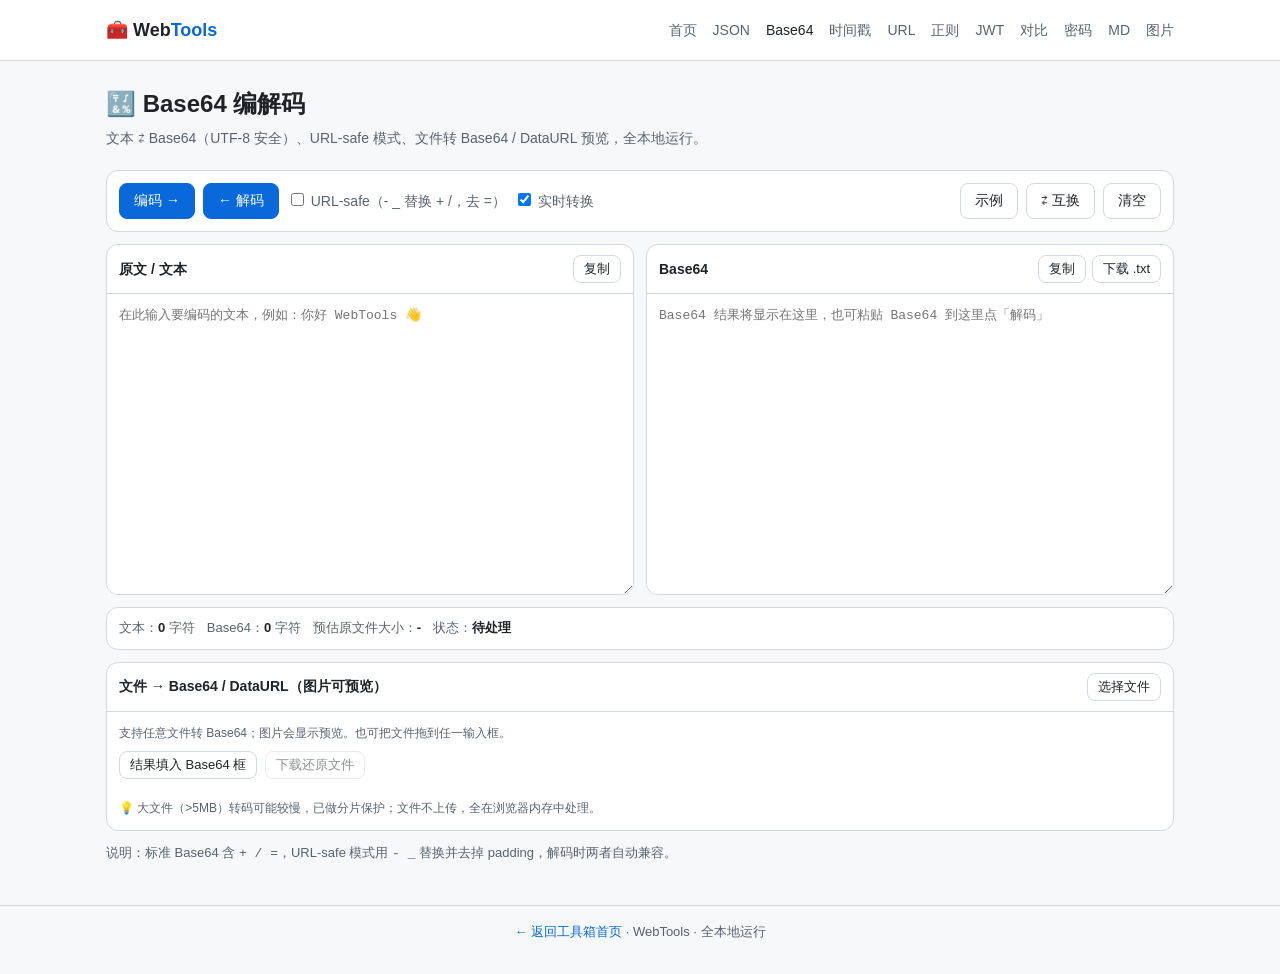
==== tools/base64.html @ a00f2cfb "feat: 纯静态工具站初版，上线 10 个工具（JSON/Base64/时间戳/URL/正则/JWT/对比/密码/MD/图片压缩）" ====
<!DOCTYPE html>
<html lang="zh-CN">
<head>
  <meta charset="UTF-8" />
  <meta name="viewport" content="width=device-width, initial-scale=1.0" />
  <title>Base64 编解码 · WebTools</title>
  <meta name="description" content="免费在线 Base64 编解码：文本互转（UTF-8）、URL-safe、文件转 Base64、图片预览，全本地运行。" />
  <link rel="stylesheet" href="../assets/css/common.css" />
  <link rel="icon" href="data:image/svg+xml,<svg xmlns='http://www.w3.org/2000/svg' viewBox='0 0 100 100'><text y='.9em' font-size='90'>🔣</text></svg>" />
</head>
<body>
  <header class="site-header">
    <div class="container">
      <a class="logo" href="../index.html">🧰 Web<span>Tools</span></a>
      <nav class="nav">
        <a href="../index.html">首页</a>
        <a href="./json-formatter.html">JSON</a>
        <a href="./base64.html" class="active">Base64</a>
        <a href="./timestamp.html">时间戳</a>
        <a href="./url-codec.html">URL</a>
        <a href="./regex.html">正则</a>
        <a href="./jwt.html">JWT</a>
        <a href="./text-diff.html">对比</a>
        <a href="./password.html">密码</a>
        <a href="./markdown.html">MD</a>
        <a href="./image-compress.html">图片</a>
      </nav>
    </div>
  </header>

  <main class="container">
    <div class="page-title">
      <h1>🔣 Base64 编解码</h1>
      <p>文本 ⇄ Base64（UTF-8 安全）、URL-safe 模式、文件转 Base64 / DataURL 预览，全本地运行。</p>
    </div>

    <div class="toolbar">
      <button class="btn primary" id="btn-encode">编码 →</button>
      <button class="btn primary" id="btn-decode">← 解码</button>
      <label style="font-size:14px;color:var(--muted)"><input type="checkbox" id="chk-urlsafe" /> URL-safe（- _ 替换 + /，去 =）</label>
      <label style="font-size:14px;color:var(--muted)"><input type="checkbox" id="chk-live" checked /> 实时转换</label>
      <span class="spacer"></span>
      <button class="btn" id="btn-sample">示例</button>
      <button class="btn" id="btn-swap">⇄ 互换</button>
      <button class="btn" id="btn-clear">清空</button>
    </div>

    <div id="alert" class="alert"></div>

    <div class="workarea">
      <section class="pane">
        <div class="pane-header">
          <span>原文 / 文本</span>
          <span class="actions">
            <button class="btn small" id="btn-copy-text">复制</button>
          </span>
        </div>
        <textarea id="ta-text" class="tall" placeholder="在此输入要编码的文本，例如：你好 WebTools 👋" spellcheck="false"></textarea>
      </section>
      <section class="pane">
        <div class="pane-header">
          <span>Base64</span>
          <span class="actions">
            <button class="btn small" id="btn-copy-b64">复制</button>
            <button class="btn small" id="btn-download-b64">下载 .txt</button>
          </span>
        </div>
        <textarea id="ta-b64" class="tall" placeholder="Base64 结果将显示在这里，也可粘贴 Base64 到这里点「解码」" spellcheck="false"></textarea>
      </section>
    </div>

    <div class="statusbar">
      <span>文本：<b id="st-text">0</b> 字符</span>
      <span>Base64：<b id="st-b64">0</b> 字符</span>
      <span>预估原文件大小：<b id="st-size">-</b></span>
      <span>状态：<b id="st-status">待处理</b></span>
    </div>

    <section class="pane" style="margin-bottom:12px">
      <div class="pane-header">
        <span>文件 → Base64 / DataURL（图片可预览）</span>
        <span class="actions">
          <button class="btn small" id="btn-file">选择文件</button>
          <input type="file" id="file-input" hidden />
        </span>
      </div>
      <div style="padding:12px;display:flex;gap:16px;flex-wrap:wrap;align-items:flex-start">
        <div style="flex:1;min-width:240px">
          <div class="drop-hint" id="file-info" style="margin-bottom:8px">支持任意文件转 Base64；图片会显示预览。也可把文件拖到任一输入框。</div>
          <div style="display:flex;gap:8px;flex-wrap:wrap">
            <button class="btn small" id="btn-file-to-text">结果填入 Base64 框</button>
            <button class="btn small" id="btn-download-file" disabled>下载还原文件</button>
          </div>
          <div id="file-output" style="margin-top:8px;font-size:12px;color:var(--muted);word-break:break-all"></div>
        </div>
        <div id="file-preview" style="max-width:280px">
          <img id="img-preview" alt="" style="display:none;max-width:260px;border:1px solid var(--border);border-radius:8px" />
        </div>
      </div>
      <div style="padding:0 12px 12px" class="drop-hint">💡 大文件（&gt;5MB）转码可能较慢，已做分片保护；文件不上传，全在浏览器内存中处理。</div>
    </section>

    <p style="color:var(--muted);font-size:13px;margin:0 0 40px">
      说明：标准 Base64 含 <code>+ / =</code>，URL-safe 模式用 <code>- _</code> 替换并去掉 padding，解码时两者自动兼容。
    </p>
  </main>

  <footer class="site-footer">
    <div class="container"><a href="../index.html">← 返回工具箱首页</a> · WebTools · 全本地运行</div>
  </footer>

  <script src="../assets/js/base64.js"></script>
</body>
</html>
---- assets/css/common.css ----
/* WebTools 公共样式：纯静态、无依赖、适配 GitHub Pages */
:root {
  --bg: #f6f8fa;
  --card: #ffffff;
  --text: #1f2328;
  --muted: #59636e;
  --border: #d1d9e0;
  --primary: #0969da;
  --primary-hover: #0550ae;
  --success: #1a7f37;
  --error: #cf222e;
  --code-bg: #0d1117;
  --radius: 12px;
}
* { box-sizing: border-box; }
body {
  margin: 0;
  font-family: -apple-system, BlinkMacSystemFont, "Segoe UI", "Noto Sans SC", "PingFang SC", "Microsoft YaHei", sans-serif;
  background: var(--bg);
  color: var(--text);
  line-height: 1.6;
}
a { color: var(--primary); text-decoration: none; }
a:hover { text-decoration: underline; }
.container { max-width: 1100px; margin: 0 auto; padding: 0 16px; }

/* 顶栏 */
.site-header {
  background: var(--card);
  border-bottom: 1px solid var(--border);
  position: sticky;
  top: 0;
  z-index: 10;
}
.site-header .container {
  display: flex;
  align-items: center;
  justify-content: space-between;
  height: 60px;
}
.logo { font-weight: 700; font-size: 18px; color: var(--text); }
.logo span { color: var(--primary); }
.nav a { margin-left: 16px; color: var(--muted); font-size: 14px; }
.nav a:hover, .nav a.active { color: var(--text); }

/* 首页 hero */
.hero {
  padding: 48px 0 24px;
  text-align: center;
}
.hero h1 { margin: 0 0 8px; font-size: 32px; }
.hero p { margin: 0; color: var(--muted); }

/* 工具卡片 */
.tool-grid {
  display: grid;
  grid-template-columns: repeat(auto-fill, minmax(280px, 1fr));
  gap: 16px;
  padding: 24px 0 48px;
}
.tool-card {
  background: var(--card);
  border: 1px solid var(--border);
  border-radius: var(--radius);
  padding: 20px;
  display: flex;
  flex-direction: column;
  gap: 8px;
  transition: box-shadow .15s, transform .15s;
}
.tool-card:hover { box-shadow: 0 8px 24px rgba(0,0,0,.08); transform: translateY(-2px); }
.tool-card h3 { margin: 0; font-size: 18px; }
.tool-card p { margin: 0; color: var(--muted); font-size: 14px; flex: 1; }
.tool-card .meta { display: flex; justify-content: space-between; align-items: center; margin-top: 8px; }
.badge {
  font-size: 12px;
  background: #ddf4ff;
  color: #0550ae;
  border-radius: 999px;
  padding: 2px 10px;
}
.badge.soon { background: #f6f8fa; color: var(--muted); border: 1px solid var(--border); }
.btn {
  display: inline-block;
  border: 1px solid var(--border);
  background: var(--card);
  color: var(--text);
  border-radius: 8px;
  padding: 8px 14px;
  font-size: 14px;
  cursor: pointer;
}
.btn:hover { background: #f3f4f6; }
.btn.primary { background: var(--primary); border-color: var(--primary); color: #fff; }
.btn.primary:hover { background: var(--primary-hover); }
.btn.small { padding: 4px 10px; font-size: 13px; }
.btn:disabled { opacity: .5; cursor: not-allowed; }

.site-footer {
  border-top: 1px solid var(--border);
  padding: 16px 0 32px;
  color: var(--muted);
  font-size: 13px;
  text-align: center;
}

/* 工具页通用 */
.page-title { padding: 24px 0 8px; }
.page-title h1 { margin: 0; font-size: 24px; }
.page-title p { margin: 4px 0 0; color: var(--muted); font-size: 14px; }
.toolbar {
  display: flex;
  flex-wrap: wrap;
  gap: 8px;
  align-items: center;
  background: var(--card);
  border: 1px solid var(--border);
  border-radius: var(--radius);
  padding: 12px;
  margin: 12px 0;
}
.toolbar select, .toolbar input[type="number"] {
  border: 1px solid var(--border);
  border-radius: 8px;
  padding: 7px 10px;
  font-size: 14px;
  background: #fff;
}
.toolbar .spacer { flex: 1; }
.workarea {
  display: grid;
  grid-template-columns: 1fr 1fr;
  gap: 12px;
  margin-bottom: 12px;
}
@media (max-width: 860px) { .workarea { grid-template-columns: 1fr; } }
.pane {
  background: var(--card);
  border: 1px solid var(--border);
  border-radius: var(--radius);
  display: flex;
  flex-direction: column;
  overflow: hidden;
}
.pane-header {
  display: flex;
  justify-content: space-between;
  align-items: center;
  padding: 10px 12px;
  border-bottom: 1px solid var(--border);
  font-size: 14px;
  font-weight: 600;
}
.pane-header .actions { display: flex; gap: 6px; }
textarea#json-input {
  min-height: 420px;
  border: 0;
  resize: vertical;
  padding: 12px;
  font-family: ui-monospace, SFMono-Regular, Menlo, Consolas, monospace;
  font-size: 13px;
  line-height: 1.6;
  outline: none;
}
.output-wrap { min-height: 420px; max-height: 640px; overflow: auto; }
pre#json-output {
  margin: 0;
  padding: 12px;
  font-family: ui-monospace, SFMono-Regular, Menlo, Consolas, monospace;
  font-size: 13px;
  line-height: 1.6;
  white-space: pre;
}
pre#json-output.placeholder { color: var(--muted); }
.statusbar {
  display: flex;
  flex-wrap: wrap;
  gap: 12px;
  font-size: 13px;
  color: var(--muted);
  background: var(--card);
  border: 1px solid var(--border);
  border-radius: var(--radius);
  padding: 10px 12px;
  margin-bottom: 12px;
}
.statusbar b { color: var(--text); font-weight: 600; }
.alert {
  border-radius: var(--radius);
  padding: 10px 12px;
  font-size: 13px;
  margin-bottom: 12px;
  display: none;
  font-family: ui-monospace, monospace;
  white-space: pre-wrap;
  word-break: break-all;
}
.alert.error { display: block; background: #ffebe9; border: 1px solid #ff8182; color: #82071e; }
.alert.ok { display: block; background: #dafbe1; border: 1px solid #4ac26b; color: #116329; }

/* JSON 高亮 */
.tok-key { color: #0550ae; }
.tok-str { color: #0a3069; }
.tok-num { color: #0550ae; font-weight: 600; }
.tok-bool { color: #cf222e; }
.tok-null { color: #59636e; font-style: italic; }
/* 深色输出可选：默认浅色高亮即可，树视图用下面样式 */

/* 树视图 */
.tree { padding: 12px; font-family: ui-monospace, Menlo, Consolas, monospace; font-size: 13px; }
.tree details { margin-left: 16px; }
.tree details > summary { cursor: pointer; color: var(--muted); }
.tree .k { color: #0550ae; }
.tree .s { color: #116329; }
.tree .n { color: #8250df; }
.tree .b { color: #cf222e; }
.tree .null { color: #59636e; font-style: italic; }
.tabs { display: flex; gap: 8px; }
.tabs .btn.active { background: var(--text); color: #fff; border-color: var(--text); }
.drop-hint { font-size: 12px; color: var(--muted); }

/* 通用表单 / 新工具复用 */
textarea.tall {
  min-height: 300px;
  border: 0;
  resize: vertical;
  padding: 12px;
  font-family: ui-monospace, SFMono-Regular, Menlo, Consolas, monospace;
  font-size: 13px;
  line-height: 1.6;
  outline: none;
}
.field {
  border: 1px solid var(--border);
  border-radius: 8px;
  padding: 8px 10px;
  font-size: 14px;
  width: 100%;
  font-family: inherit;
}
.field:focus { outline: 2px solid #b6d3ff; border-color: var(--primary); }
.result-box {
  background: #f6f8fa;
  border: 1px dashed var(--border);
  border-radius: 8px;
  padding: 10px 12px;
  font-size: 13px;
  font-family: ui-monospace, Menlo, Consolas, monospace;
  word-break: break-all;
  white-space: pre-wrap;
  min-height: 88px;
}
.result-box code { background: #eaeef2; border-radius: 4px; padding: 0 4px; }
.kv-table { width: 100%; border-collapse: collapse; font-size: 14px; }
.kv-table th, .kv-table td { border: 1px solid var(--border); padding: 6px; text-align: left; }
.kv-table th { background: #f6f8fa; font-size: 13px; color: var(--muted); }
.kv-table .field { border: 0; padding: 4px 6px; }
.now-grid {
  display: grid;
  grid-template-columns: repeat(auto-fit, minmax(220px, 1fr));
  gap: 8px;
  padding: 12px;
}
.now-grid .k { font-size: 12px; color: var(--muted); }
.now-grid .v { font-size: 14px; font-family: ui-monospace, monospace; word-break: break-all; }
@media (max-width: 640px) {
  .nav a { margin-left: 10px; font-size: 13px; }
  .hero h1 { font-size: 24px; }
}

/* 导航换行（工具多了之后不断裂） */
.nav { display: flex; flex-wrap: wrap; justify-content: flex-end; row-gap: 4px; }

/* 正则高亮视图 */
.hl-view {
  padding: 12px;
  font-family: ui-monospace, SFMono-Regular, Menlo, Consolas, monospace;
  font-size: 13px;
  line-height: 1.8;
  white-space: pre-wrap;
  word-break: break-all;
}
.hl-view mark {
  background: #fff8c5;
  border: 1px solid #d4a72c;
  border-radius: 4px;
  padding: 0 2px;
}

/* JWT 三段配色 */
.jwt-pre {
  margin: 0;
  padding: 12px;
  font-family: ui-monospace, Menlo, Consolas, monospace;
  font-size: 12px;
  line-height: 1.6;
  white-space: pre-wrap;
  word-break: break-all;
}
.jwt-pre.placeholder { color: var(--muted); }
.jwt-h { color: #cf222e; }
.jwt-p { color: #8250df; }
.jwt-s { color: #0550ae; }

/* 文本对比 */
.diff-view {
  max-height: 560px;
  overflow: auto;
  padding: 8px 0;
  font-family: ui-monospace, Menlo, Consolas, monospace;
  font-size: 13px;
  line-height: 1.7;
}
.diff-view > div { display: flex; gap: 8px; padding: 2px 12px; white-space: pre-wrap; word-break: break-all; }
.diff-view .no { flex: 0 0 64px; color: var(--muted); font-size: 12px; user-select: none; }
.d-eq { color: var(--muted); }
.d-del { background: #ffebe9; }
.d-add { background: #dafbe1; }

/* 密码列表 */
.pwd-list { padding: 12px; display: flex; flex-direction: column; gap: 8px; }
.pwd-row {
  display: flex;
  justify-content: space-between;
  align-items: center;
  gap: 12px;
  background: #f6f8fa;
  border: 1px solid var(--border);
  border-radius: 8px;
  padding: 8px 12px;
  cursor: pointer;
  font-size: 14px;
}
.pwd-row:hover { border-color: var(--primary); }
.pwd-row code { font-family: ui-monospace, Menlo, Consolas, monospace; word-break: break-all; }
.pwd-bits { flex-shrink: 0; font-size: 12px; }

/* Markdown 预览 */
.md-view { padding: 16px 20px; font-size: 14px; line-height: 1.75; word-break: break-word; }
.md-view h1, .md-view h2, .md-view h3 { margin: 16px 0 8px; line-height: 1.4; }
.md-view h1 { font-size: 22px; border-bottom: 1px solid var(--border); padding-bottom: 6px; }
.md-view h2 { font-size: 18px; border-bottom: 1px solid var(--border); padding-bottom: 4px; }
.md-view pre { background: #0d1117; color: #e6edf3; border-radius: 8px; padding: 12px; overflow: auto; font-size: 13px; }
.md-view code { background: #eaeef2; border-radius: 4px; padding: 1px 5px; font-size: 13px; font-family: ui-monospace, monospace; }
.md-view pre code { background: none; padding: 0; color: inherit; }
.md-view table { border-collapse: collapse; width: 100%; font-size: 13px; margin: 8px 0; }
.md-view th, .md-view td { border: 1px solid var(--border); padding: 6px 10px; }
.md-view th { background: #f6f8fa; }
.md-view blockquote { border-left: 4px solid var(--border); margin: 8px 0; padding: 4px 12px; color: var(--muted); }
.md-view img { max-width: 100%; }
.md-view hr { border: 0; border-top: 1px solid var(--border); margin: 16px 0; }

/* 图片压缩 */
.dropzone {
  margin: 12px;
  border: 2px dashed var(--border);
  border-radius: var(--radius);
  padding: 36px 16px;
  text-align: center;
  color: var(--muted);
  font-size: 14px;
}
.dropzone.over { border-color: var(--primary); background: #ddf4ff; color: var(--text); }
.cmp-img { max-width: 100%; max-height: 420px; border: 1px solid var(--border); border-radius: 8px; }
input[type="range"] { accent-color: var(--primary); }
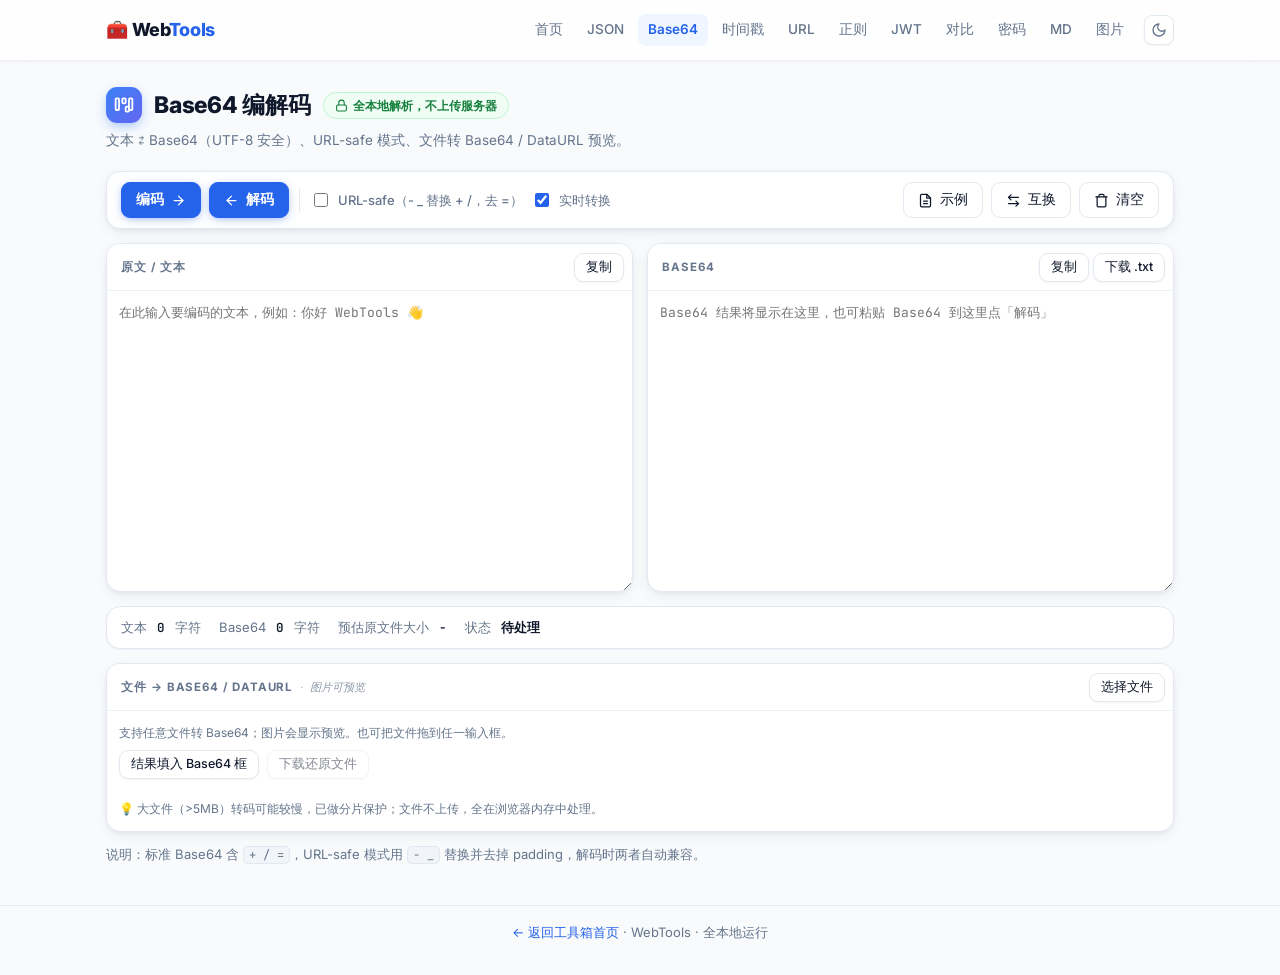
==== commit 2196466d: "feat: JSON 工具交互升级与全站 UI 统一 - JSON 左侧只读原文、右侧格式化，删除操作通知弹框 - 右侧可折叠高亮视图 + 展开/折叠全部，高对比语法着色 - 压缩修复、高亮 toke" ====
--- a/tools/base64.html
+++ b/tools/base64.html
@@ -5,13 +5,18 @@
   <meta name="viewport" content="width=device-width, initial-scale=1.0" />
   <title>Base64 编解码 · WebTools</title>
   <meta name="description" content="免费在线 Base64 编解码：文本互转（UTF-8）、URL-safe、文件转 Base64、图片预览，全本地运行。" />
-  <link rel="stylesheet" href="../assets/css/common.css" />
+  <script>try{var _t=localStorage.getItem('webtools.theme');if(_t==='dark'||(!_t&&window.matchMedia&&matchMedia('(prefers-color-scheme: dark)').matches))document.documentElement.dataset.theme='dark';}catch(_e){}</script>
+  <link rel="preconnect" href="https://fonts.googleapis.com" />
+  <link rel="preconnect" href="https://fonts.gstatic.com" crossorigin />
+  <link href="https://fonts.googleapis.com/css2?family=Inter:wght@400;500;600;700;800&family=JetBrains+Mono:wght@400;500;600;700&display=swap" rel="stylesheet" />
+  <link rel="stylesheet" href="../assets/css/common.css?v=20260908d" />
   <link rel="icon" href="data:image/svg+xml,<svg xmlns='http://www.w3.org/2000/svg' viewBox='0 0 100 100'><text y='.9em' font-size='90'>🔣</text></svg>" />
 </head>
 <body>
   <header class="site-header">
     <div class="container">
       <a class="logo" href="../index.html">🧰 Web<span>Tools</span></a>
+      <div class="nav-wrap">
       <nav class="nav">
         <a href="../index.html">首页</a>
         <a href="./json-formatter.html">JSON</a>
@@ -25,24 +30,59 @@
         <a href="./markdown.html">MD</a>
         <a href="./image-compress.html">图片</a>
       </nav>
+        <button class="icon-btn theme-btn" id="theme-toggle" title="切换深色 / 浅色" aria-label="切换深色模式">
+          <svg class="ic icon-moon" viewBox="0 0 24 24" fill="none" stroke="currentColor" stroke-width="2" stroke-linecap="round" stroke-linejoin="round"><path d="M12 3a6 6 0 0 0 9 9 9 9 0 1 1-9-9Z"/></svg>
+          <svg class="ic icon-sun" viewBox="0 0 24 24" fill="none" stroke="currentColor" stroke-width="2" stroke-linecap="round" stroke-linejoin="round"><circle cx="12" cy="12" r="4"/><path d="M12 2v2M12 20v2M4.9 4.9l1.4 1.4M17.7 17.7l1.4 1.4M2 12h2M20 12h2M4.9 19.1l1.4-1.4M17.7 6.3l1.4-1.4"/></svg>
+        </button>
+      </div>
     </div>
   </header>
 
   <main class="container">
     <div class="page-title">
-      <h1>🔣 Base64 编解码</h1>
-      <p>文本 ⇄ Base64（UTF-8 安全）、URL-safe 模式、文件转 Base64 / DataURL 预览，全本地运行。</p>
+      <div class="title-row">
+        <span class="title-badge" aria-hidden="true">
+          <svg viewBox="0 0 24 24" fill="none" stroke="currentColor" stroke-width="2.2" stroke-linecap="round" stroke-linejoin="round"><rect x="14" y="14" width="4" height="6" rx="1"/><rect x="10" y="4" width="4" height="6" rx="1"/><rect x="18" y="4" width="4" height="14" rx="1"/><rect x="2" y="4" width="4" height="14" rx="1"/></svg>
+        </span>
+        <h1>Base64 编解码</h1>
+        <span class="badge-secure">
+          <svg viewBox="0 0 24 24" fill="none" stroke="currentColor" stroke-width="2" stroke-linecap="round" stroke-linejoin="round"><rect width="18" height="11" x="3" y="11" rx="2"/><path d="M7 11V7a5 5 0 0 1 10 0v4"/></svg>
+          全本地解析，不上传服务器
+        </span>
+      </div>
+      <p>文本 ⇄ Base64（UTF-8 安全）、URL-safe 模式、文件转 Base64 / DataURL 预览。</p>
     </div>
 
-    <div class="toolbar">
-      <button class="btn primary" id="btn-encode">编码 →</button>
-      <button class="btn primary" id="btn-decode">← 解码</button>
-      <label style="font-size:14px;color:var(--muted)"><input type="checkbox" id="chk-urlsafe" /> URL-safe（- _ 替换 + /，去 =）</label>
-      <label style="font-size:14px;color:var(--muted)"><input type="checkbox" id="chk-live" checked /> 实时转换</label>
+    <div class="toolbar" role="toolbar" aria-label="Base64 操作">
+      <div class="tb-group" role="group" aria-label="核心动作">
+        <button class="btn primary" id="btn-encode">编码
+          <svg class="ic" viewBox="0 0 24 24" fill="none" stroke="currentColor" stroke-width="2" stroke-linecap="round" stroke-linejoin="round"><line x1="5" y1="12" x2="19" y2="12"/><polyline points="12 5 19 12 12 19"/></svg>
+        </button>
+        <button class="btn primary" id="btn-decode">
+          <svg class="ic" viewBox="0 0 24 24" fill="none" stroke="currentColor" stroke-width="2" stroke-linecap="round" stroke-linejoin="round"><line x1="19" y1="12" x2="5" y2="12"/><polyline points="12 19 5 12 12 5"/></svg>
+          解码
+        </button>
+      </div>
+      <div class="tb-divider" aria-hidden="true"></div>
+      <div class="tb-group" role="group" aria-label="转换选项">
+        <label class="indent-label"><input type="checkbox" id="chk-urlsafe" /> URL-safe（- _ 替换 + /，去 =）</label>
+        <label class="indent-label"><input type="checkbox" id="chk-live" checked /> 实时转换</label>
+      </div>
       <span class="spacer"></span>
-      <button class="btn" id="btn-sample">示例</button>
-      <button class="btn" id="btn-swap">⇄ 互换</button>
-      <button class="btn" id="btn-clear">清空</button>
+      <div class="tb-group" role="group" aria-label="辅助动作">
+        <button class="btn ghost" id="btn-sample">
+          <svg class="ic" viewBox="0 0 24 24" fill="none" stroke="currentColor" stroke-width="2" stroke-linecap="round" stroke-linejoin="round"><path d="M14 2H6a2 2 0 0 0-2 2v16a2 2 0 0 0 2 2h12a2 2 0 0 0 2-2V8z"/><polyline points="14 2 14 8 20 8"/><line x1="9" y1="13" x2="15" y2="13"/><line x1="9" y1="17" x2="15" y2="17"/></svg>
+          示例
+        </button>
+        <button class="btn ghost" id="btn-swap">
+          <svg class="ic" viewBox="0 0 24 24" fill="none" stroke="currentColor" stroke-width="2" stroke-linecap="round" stroke-linejoin="round"><path d="M8 3 4 7l4 4"/><path d="M4 7h16"/><path d="m16 21 4-4-4-4"/><path d="M20 17H4"/></svg>
+          互换
+        </button>
+        <button class="btn ghost danger" id="btn-clear">
+          <svg class="ic" viewBox="0 0 24 24" fill="none" stroke="currentColor" stroke-width="2" stroke-linecap="round" stroke-linejoin="round"><polyline points="3 6 5 6 21 6"/><path d="M19 6v14a2 2 0 0 1-2 2H7a2 2 0 0 1-2-2V6m3 0V4a2 2 0 0 1 2-2h4a2 2 0 0 1 2 2v2"/></svg>
+          清空
+        </button>
+      </div>
     </div>
 
     <div id="alert" class="alert"></div>
@@ -50,7 +90,7 @@
     <div class="workarea">
       <section class="pane">
         <div class="pane-header">
-          <span>原文 / 文本</span>
+          <span class="pane-title">原文 / 文本</span>
           <span class="actions">
             <button class="btn small" id="btn-copy-text">复制</button>
           </span>
@@ -59,7 +99,7 @@
       </section>
       <section class="pane">
         <div class="pane-header">
-          <span>Base64</span>
+          <span class="pane-title">Base64</span>
           <span class="actions">
             <button class="btn small" id="btn-copy-b64">复制</button>
             <button class="btn small" id="btn-download-b64">下载 .txt</button>
@@ -70,15 +110,15 @@
     </div>
 
     <div class="statusbar">
-      <span>文本：<b id="st-text">0</b> 字符</span>
-      <span>Base64：<b id="st-b64">0</b> 字符</span>
-      <span>预估原文件大小：<b id="st-size">-</b></span>
-      <span>状态：<b id="st-status">待处理</b></span>
+      <span class="st-item">文本&nbsp;<b id="st-text">0</b>&nbsp;字符</span>
+      <span class="st-item">Base64&nbsp;<b id="st-b64">0</b>&nbsp;字符</span>
+      <span class="st-item">预估原文件大小&nbsp;<b id="st-size">-</b></span>
+      <span class="st-item">状态&nbsp;<b id="st-status">待处理</b></span>
     </div>
 
     <section class="pane" style="margin-bottom:12px">
-      <div class="pane-header">
-        <span>文件 → Base64 / DataURL（图片可预览）</span>
+        <div class="pane-header">
+          <span class="pane-title">文件 → Base64 / DataURL<em class="pane-sub">图片可预览</em></span>
         <span class="actions">
           <button class="btn small" id="btn-file">选择文件</button>
           <input type="file" id="file-input" hidden />
@@ -100,7 +140,7 @@
       <div style="padding:0 12px 12px" class="drop-hint">💡 大文件（&gt;5MB）转码可能较慢，已做分片保护；文件不上传，全在浏览器内存中处理。</div>
     </section>
 
-    <p style="color:var(--muted);font-size:13px;margin:0 0 40px">
+    <p class="page-note">
       说明：标准 Base64 含 <code>+ / =</code>，URL-safe 模式用 <code>- _</code> 替换并去掉 padding，解码时两者自动兼容。
     </p>
   </main>
@@ -109,6 +149,9 @@
     <div class="container"><a href="../index.html">← 返回工具箱首页</a> · WebTools · 全本地运行</div>
   </footer>
 
+  <script>
+    (function(){var tg=document.getElementById('theme-toggle');if(tg)tg.addEventListener('click',function(){var d=document.documentElement;var dark=d.dataset.theme!=='dark';if(dark)d.dataset.theme='dark';else delete d.dataset.theme;try{localStorage.setItem('webtools.theme',dark?'dark':'light');}catch(e){}})})();
+  </script>
   <script src="../assets/js/base64.js"></script>
 </body>
 </html>
--- a/assets/css/common.css
+++ b/assets/css/common.css
@@ -1,33 +1,79 @@
-/* WebTools 公共样式：纯静态、无依赖、适配 GitHub Pages */
+/* WebTools 设计体系 v2：淡冷灰背景 + 浮起卡片 + 微交互 + 深色模式（纯 CSS，零依赖） */
 :root {
-  --bg: #f6f8fa;
+  --bg: #f8fafc;
   --card: #ffffff;
-  --text: #1f2328;
-  --muted: #59636e;
-  --border: #d1d9e0;
-  --primary: #0969da;
-  --primary-hover: #0550ae;
-  --success: #1a7f37;
-  --error: #cf222e;
-  --code-bg: #0d1117;
-  --radius: 12px;
+  --surface: #f1f5f9;
+  --header-bg: rgba(255, 255, 255, 0.82);
+  --text: #0f172a;
+  --muted: #64748b;
+  --border: #e2e8f0;
+  --border-soft: #eef2f7;
+  --border-strong: #cbd5e1;
+  --primary: #2563eb;
+  --primary-hover: #1d4ed8;
+  --primary-soft: #eff6ff;
+  --success: #15803d;
+  --success-soft: #f0fdf4;
+  --success-border: #bbf7d0;
+  --error: #dc2626;
+  --error-soft: #fef2f2;
+  --error-border: #fecaca;
+  --warn: #d97706;
+  --radius: 14px;
+  --radius-sm: 9px;
+  --shadow-sm: 0 1px 2px rgba(15, 23, 42, 0.05);
+  --shadow-md: 0 4px 16px -4px rgba(15, 23, 42, 0.1), 0 2px 6px -2px rgba(15, 23, 42, 0.06);
+  --shadow-lg: 0 12px 32px -8px rgba(15, 23, 42, 0.16);
+  --font-sans: "Inter", -apple-system, BlinkMacSystemFont, "Segoe UI", "Noto Sans SC", "PingFang SC", "Hiragino Sans GB", "Microsoft YaHei", sans-serif;
+  --font-mono: "JetBrains Mono", ui-monospace, SFMono-Regular, Menlo, Consolas, "Noto Sans Mono", monospace;
+  --ease: cubic-bezier(0.4, 0, 0.2, 1);
+}
+:root[data-theme="dark"] {
+  --bg: #0b1120;
+  --card: #101a30;
+  --surface: #182442;
+  --header-bg: rgba(16, 26, 48, 0.82);
+  --text: #e6ebf4;
+  --muted: #8ea1ba;
+  --border: #22304d;
+  --border-soft: #1a2742;
+  --border-strong: #33456b;
+  --primary: #4f8cff;
+  --primary-hover: #77a7ff;
+  --primary-soft: rgba(79, 140, 255, 0.14);
+  --success: #4ade80;
+  --success-soft: rgba(74, 222, 128, 0.1);
+  --success-border: rgba(74, 222, 128, 0.3);
+  --error: #f87171;
+  --error-soft: rgba(248, 113, 113, 0.1);
+  --error-border: rgba(248, 113, 113, 0.32);
+  --warn: #fbbf24;
+  --shadow-sm: 0 1px 2px rgba(0, 0, 0, 0.4);
+  --shadow-md: 0 4px 16px -4px rgba(0, 0, 0, 0.5);
+  --shadow-lg: 0 12px 32px -8px rgba(0, 0, 0, 0.6);
 }
 * { box-sizing: border-box; }
+html { scrollbar-color: var(--border-strong) transparent; }
 body {
   margin: 0;
-  font-family: -apple-system, BlinkMacSystemFont, "Segoe UI", "Noto Sans SC", "PingFang SC", "Microsoft YaHei", sans-serif;
+  font-family: var(--font-sans);
   background: var(--bg);
   color: var(--text);
   line-height: 1.6;
+  -webkit-font-smoothing: antialiased;
+  transition: background 0.25s var(--ease), color 0.25s var(--ease);
 }
 a { color: var(--primary); text-decoration: none; }
 a:hover { text-decoration: underline; }
 .container { max-width: 1100px; margin: 0 auto; padding: 0 16px; }
 
-/* 顶栏 */
+/* 顶栏：毛玻璃 + 底部分隔 + 轻阴影 */
 .site-header {
-  background: var(--card);
-  border-bottom: 1px solid var(--border);
+  background: var(--header-bg);
+  -webkit-backdrop-filter: blur(12px);
+  backdrop-filter: blur(12px);
+  border-bottom: 1px solid var(--border-soft);
+  box-shadow: var(--shadow-sm);
   position: sticky;
   top: 0;
   z-index: 10;
@@ -37,18 +83,27 @@
   align-items: center;
   justify-content: space-between;
   height: 60px;
-}
-.logo { font-weight: 700; font-size: 18px; color: var(--text); }
+  gap: 12px;
+}
+.logo { font-weight: 800; font-size: 18px; color: var(--text); letter-spacing: -0.01em; }
 .logo span { color: var(--primary); }
-.nav a { margin-left: 16px; color: var(--muted); font-size: 14px; }
-.nav a:hover, .nav a.active { color: var(--text); }
+.nav-wrap { display: flex; align-items: center; gap: 10px; min-width: 0; }
+.nav { display: flex; flex-wrap: wrap; justify-content: flex-end; row-gap: 4px; }
+.nav a {
+  margin-left: 4px;
+  padding: 5px 10px;
+  border-radius: 8px;
+  color: var(--muted);
+  font-size: 13.5px;
+  font-weight: 500;
+  transition: all 0.15s var(--ease);
+}
+.nav a:hover { color: var(--text); background: var(--surface); text-decoration: none; }
+.nav a.active { color: var(--primary); background: var(--primary-soft); font-weight: 600; }
 
 /* 首页 hero */
-.hero {
-  padding: 48px 0 24px;
-  text-align: center;
-}
-.hero h1 { margin: 0 0 8px; font-size: 32px; }
+.hero { padding: 48px 0 24px; text-align: center; }
+.hero h1 { margin: 0 0 8px; font-size: 32px; letter-spacing: -0.02em; }
 .hero p { margin: 0; color: var(--muted); }
 
 /* 工具卡片 */
@@ -66,35 +121,85 @@
   display: flex;
   flex-direction: column;
   gap: 8px;
-  transition: box-shadow .15s, transform .15s;
-}
-.tool-card:hover { box-shadow: 0 8px 24px rgba(0,0,0,.08); transform: translateY(-2px); }
+  box-shadow: var(--shadow-sm);
+  transition: box-shadow 0.2s var(--ease), transform 0.2s var(--ease), border-color 0.2s var(--ease);
+}
+.tool-card:hover { box-shadow: var(--shadow-lg); transform: translateY(-3px); border-color: var(--border-strong); }
 .tool-card h3 { margin: 0; font-size: 18px; }
 .tool-card p { margin: 0; color: var(--muted); font-size: 14px; flex: 1; }
 .tool-card .meta { display: flex; justify-content: space-between; align-items: center; margin-top: 8px; }
 .badge {
   font-size: 12px;
-  background: #ddf4ff;
-  color: #0550ae;
+  font-weight: 600;
+  background: var(--primary-soft);
+  color: var(--primary);
   border-radius: 999px;
   padding: 2px 10px;
 }
-.badge.soon { background: #f6f8fa; color: var(--muted); border: 1px solid var(--border); }
+.badge.soon { background: var(--surface); color: var(--muted); border: 1px solid var(--border); }
+
+/* 按钮体系 */
 .btn {
-  display: inline-block;
+  display: inline-flex;
+  align-items: center;
+  gap: 7px;
   border: 1px solid var(--border);
   background: var(--card);
   color: var(--text);
+  border-radius: var(--radius-sm);
+  padding: 8px 14px;
+  font-size: 13.5px;
+  font-weight: 500;
+  font-family: inherit;
+  cursor: pointer;
+  white-space: nowrap;
+  box-shadow: var(--shadow-sm);
+  transition: background 0.15s var(--ease), border-color 0.15s var(--ease), color 0.15s var(--ease), box-shadow 0.15s var(--ease), transform 0.12s var(--ease);
+}
+.btn:hover { background: var(--surface); border-color: var(--border-strong); transform: translateY(-1px); box-shadow: var(--shadow-md); }
+.btn:active { transform: translateY(0); box-shadow: var(--shadow-sm); }
+.btn.primary {
+  background: var(--primary);
+  border-color: var(--primary);
+  color: #fff;
+  font-weight: 600;
+  box-shadow: 0 2px 10px -2px rgba(37, 99, 235, 0.55);
+}
+.btn.primary:hover { background: var(--primary-hover); border-color: var(--primary-hover); }
+.btn.ghost { box-shadow: none; background: transparent; }
+.btn.ghost:hover { background: var(--surface); }
+.btn.ghost.danger:hover { background: var(--error-soft); color: var(--error); border-color: var(--error-border); }
+.btn.small { padding: 5px 11px; font-size: 12.5px; }
+.btn:disabled { opacity: 0.5; cursor: not-allowed; transform: none; }
+.btn .ic { width: 15px; height: 15px; flex-shrink: 0; }
+.btn .ic.flip { transform: scaleX(-1); }
+.btn:focus-visible, .icon-btn:focus-visible, .seg-btn:focus-visible, .select:focus-visible {
+  outline: 2px solid var(--primary);
+  outline-offset: 2px;
+}
+
+/* 图标按钮（编辑器头部 / 顶栏） */
+.icon-btn {
+  display: inline-flex;
+  align-items: center;
+  justify-content: center;
+  width: 30px;
+  height: 30px;
   border-radius: 8px;
-  padding: 8px 14px;
-  font-size: 14px;
+  border: 1px solid transparent;
+  background: transparent;
+  color: var(--muted);
   cursor: pointer;
-}
-.btn:hover { background: #f3f4f6; }
-.btn.primary { background: var(--primary); border-color: var(--primary); color: #fff; }
-.btn.primary:hover { background: var(--primary-hover); }
-.btn.small { padding: 4px 10px; font-size: 13px; }
-.btn:disabled { opacity: .5; cursor: not-allowed; }
+  transition: all 0.15s var(--ease);
+}
+.icon-btn:hover { background: var(--surface); color: var(--text); border-color: var(--border); }
+.icon-btn.accent { color: var(--primary); }
+.icon-btn.accent:hover { background: var(--primary-soft); border-color: transparent; }
+.icon-btn .ic { width: 16px; height: 16px; }
+.theme-btn { border-color: var(--border); background: var(--card); box-shadow: var(--shadow-sm); flex-shrink: 0; }
+.icon-sun { display: none; }
+:root[data-theme="dark"] .icon-sun { display: block; }
+:root[data-theme="dark"] .icon-moon { display: none; }
 
 .site-footer {
   border-top: 1px solid var(--border);
@@ -105,33 +210,104 @@
 }
 
 /* 工具页通用 */
-.page-title { padding: 24px 0 8px; }
-.page-title h1 { margin: 0; font-size: 24px; }
-.page-title p { margin: 4px 0 0; color: var(--muted); font-size: 14px; }
+.page-title { padding: 26px 0 6px; }
+.page-title h1 { margin: 0; font-size: 23px; font-weight: 800; letter-spacing: -0.01em; }
+.page-title p { margin: 6px 0 0; color: var(--muted); font-size: 13.5px; }
+.title-row { display: flex; align-items: center; gap: 12px; flex-wrap: wrap; }
+.title-badge {
+  display: inline-flex;
+  align-items: center;
+  justify-content: center;
+  width: 36px;
+  height: 36px;
+  border-radius: 11px;
+  background: linear-gradient(135deg, #3b82f6, #6366f1);
+  color: #fff;
+  box-shadow: 0 4px 12px -2px rgba(59, 130, 246, 0.5);
+  flex-shrink: 0;
+}
+.title-badge svg { width: 20px; height: 20px; }
+.badge-secure {
+  display: inline-flex;
+  align-items: center;
+  gap: 5px;
+  font-size: 12px;
+  font-weight: 600;
+  background: var(--success-soft);
+  color: var(--success);
+  border: 1px solid var(--success-border);
+  border-radius: 999px;
+  padding: 3px 11px;
+  white-space: nowrap;
+}
+.badge-secure svg { width: 13px; height: 13px; }
+.page-note { color: var(--muted); font-size: 13px; margin: 0 0 40px; }
+.page-note code {
+  background: var(--surface);
+  border: 1px solid var(--border);
+  border-radius: 5px;
+  padding: 0 5px;
+  font-family: var(--font-mono);
+  font-size: 12px;
+}
+
+/* 工具栏：分组 + 分隔线 + 悬浮卡片 */
 .toolbar {
   display: flex;
   flex-wrap: wrap;
-  gap: 8px;
+  gap: 10px;
   align-items: center;
   background: var(--card);
   border: 1px solid var(--border);
   border-radius: var(--radius);
-  padding: 12px;
-  margin: 12px 0;
-}
-.toolbar select, .toolbar input[type="number"] {
-  border: 1px solid var(--border);
-  border-radius: 8px;
+  padding: 10px 14px;
+  margin: 14px 0;
+  box-shadow: var(--shadow-md);
+}
+.toolbar select, .select {
+  border: 1px solid var(--border);
+  border-radius: var(--radius-sm);
+  padding: 7px 28px 7px 10px;
+  font-size: 13px;
+  font-family: inherit;
+  color: var(--text);
+  background-color: var(--card);
+  background-image: url("data:image/svg+xml,%3Csvg xmlns='http://www.w3.org/2000/svg' width='12' height='12' viewBox='0 0 24 24' fill='none' stroke='%2364748b' stroke-width='2.4' stroke-linecap='round' stroke-linejoin='round'%3E%3Cpath d='m6 9 6 6 6-6'/%3E%3C/svg%3E");
+  background-repeat: no-repeat;
+  background-position: right 9px center;
+  appearance: none;
+  -webkit-appearance: none;
+  cursor: pointer;
+  transition: border-color 0.15s var(--ease), box-shadow 0.15s var(--ease);
+}
+.toolbar select:hover, .select:hover { border-color: var(--border-strong); }
+.toolbar input[type="number"] {
+  border: 1px solid var(--border);
+  border-radius: var(--radius-sm);
   padding: 7px 10px;
-  font-size: 14px;
-  background: #fff;
+  font-size: 13px;
+  font-family: inherit;
+  color: var(--text);
+  background: var(--card);
+}
+.toolbar input[type="checkbox"], .toolbar input[type="radio"],
+.pane input[type="checkbox"], .pane input[type="radio"] {
+  accent-color: var(--primary);
+  width: 14px;
+  height: 14px;
+  vertical-align: -2px;
 }
 .toolbar .spacer { flex: 1; }
+.tb-group { display: flex; align-items: center; gap: 8px; flex-wrap: wrap; }
+.tb-divider { width: 1px; height: 24px; background: var(--border); flex-shrink: 0; }
+.indent-label { display: inline-flex; align-items: center; gap: 7px; font-size: 13px; font-weight: 500; color: var(--muted); }
+.indent-label .ic { width: 15px; height: 15px; }
+
 .workarea {
   display: grid;
   grid-template-columns: 1fr 1fr;
-  gap: 12px;
-  margin-bottom: 12px;
+  gap: 14px;
+  margin-bottom: 14px;
 }
 @media (max-width: 860px) { .workarea { grid-template-columns: 1fr; } }
 .pane {
@@ -141,82 +317,348 @@
   display: flex;
   flex-direction: column;
   overflow: hidden;
-}
+  box-shadow: var(--shadow-md);
+}
+/* JSON 双窗格：桌面端固定舒适视口高度 */
+.json-layout { align-items: stretch; }
+.json-layout .pane { height: clamp(500px, calc(100vh - 348px), 780px); }
+@media (max-width: 860px) {
+  .json-layout .pane { height: auto; min-height: 440px; }
+}
+/* JSON 页紧凑布局：压扁标题/工具栏/状态栏，把高度还给编辑器 */
+.json-main .page-title { padding: 10px 0 2px; }
+.json-main .page-title h1 { font-size: 16px; }
+.json-main .page-title p { display: none; }
+.json-main .title-row { gap: 9px; }
+.json-main .title-badge { width: 28px; height: 28px; border-radius: 9px; }
+.json-main .title-badge svg { width: 16px; height: 16px; }
+.json-main .badge-secure { font-size: 11px; padding: 2px 9px; }
+.json-main .toolbar { margin: 8px 0; padding: 8px 12px; }
+.json-main .workarea { margin-bottom: 10px; gap: 10px; }
+.json-main .statusbar { margin-bottom: 8px; padding: 8px 12px; }
+.json-main .page-note { display: none; }
+.json-main .json-layout .pane { height: clamp(480px, calc(100vh - 252px), 1200px); }
 .pane-header {
   display: flex;
   justify-content: space-between;
   align-items: center;
-  padding: 10px 12px;
-  border-bottom: 1px solid var(--border);
-  font-size: 14px;
+  gap: 8px;
+  padding: 8px 8px 8px 14px;
+  border-bottom: 1px solid var(--border-soft);
+  min-height: 47px;
+  background: var(--card);
+}
+.pane-title {
+  font-size: 11.5px;
+  font-weight: 700;
+  text-transform: uppercase;
+  letter-spacing: 0.08em;
+  color: var(--muted);
+  display: inline-flex;
+  align-items: baseline;
+  min-width: 0;
+}
+.pane-sub { font-size: 11px; font-weight: 500; text-transform: none; letter-spacing: 0; opacity: 0.75; white-space: nowrap; }
+.pane-sub::before { content: "·"; margin: 0 7px; opacity: 0.6; }
+.pane-title .drop-hint { text-transform: none; letter-spacing: 0; font-weight: 500; }
+.pane-header .actions { display: flex; align-items: center; gap: 4px; }
+.act-divider { width: 1px; height: 20px; background: var(--border); margin: 0 3px; }
+.pane-footer {
+  padding: 8px 14px;
+  border-top: 1px solid var(--border-soft);
+  background: var(--card);
+}
+
+/* 搜索栏（左右窗格独立） */
+.search-bar {
+  display: flex;
+  align-items: center;
+  gap: 6px;
+  padding: 6px 10px;
+  border-bottom: 1px solid var(--border-soft);
+  background: var(--card);
+}
+.search-bar[hidden] { display: none; }
+.search-bar > .ic { width: 15px; height: 15px; color: var(--muted); flex-shrink: 0; }
+.search-input {
+  flex: 1;
+  min-width: 0;
+  border: 1px solid var(--border);
+  border-radius: 7px;
+  padding: 5px 9px;
+  font-size: 12.5px;
+  font-family: inherit;
+  color: var(--text);
+  background: var(--surface);
+  outline: none;
+  transition: border-color 0.15s var(--ease), box-shadow 0.15s var(--ease), background 0.15s var(--ease);
+}
+.search-input:focus { border-color: var(--primary); background: var(--card); box-shadow: 0 0 0 3px var(--primary-soft); }
+.search-count {
+  font-size: 11.5px;
+  color: var(--muted);
+  font-family: var(--font-mono);
+  white-space: nowrap;
+  min-width: 52px;
+  text-align: right;
+}
+.icon-btn.sm { width: 26px; height: 26px; border-radius: 7px; font-size: 11px; font-weight: 700; }
+.icon-btn.sm .ic { width: 14px; height: 14px; }
+.icon-btn.on { color: var(--primary); background: var(--primary-soft); border-color: var(--border); }
+/* 搜索命中高亮 */
+mark.srch {
+  background: #fde68a;
+  color: inherit;
+  border-radius: 3px;
+  padding: 0 1px;
+  box-shadow: 0 0 0 1px rgba(217, 119, 6, 0.35);
+}
+mark.srch.current {
+  background: #fbbf24;
+  color: #451a03;
+  box-shadow: 0 0 0 1px #b45309;
+}
+:root[data-theme="dark"] mark.srch { background: rgba(245, 158, 11, 0.35); box-shadow: 0 0 0 1px rgba(245, 158, 11, 0.5); }
+:root[data-theme="dark"] mark.srch.current { background: #f59e0b; color: #1c1005; }
+
+/* 分段选择器（文本 / 树形） */
+.segmented {
+  display: inline-flex;
+  gap: 2px;
+  background: var(--surface);
+  border: 1px solid var(--border);
+  border-radius: 10px;
+  padding: 3px;
+}
+.seg-btn {
+  border: 0;
+  background: transparent;
+  color: var(--muted);
+  font-family: inherit;
+  font-size: 12.5px;
   font-weight: 600;
-}
-.pane-header .actions { display: flex; gap: 6px; }
-textarea#json-input {
+  padding: 4px 15px;
+  border-radius: 7px;
+  cursor: pointer;
+  transition: all 0.16s var(--ease);
+}
+.seg-btn:hover { color: var(--text); }
+.seg-btn.active { background: var(--card); color: var(--text); box-shadow: var(--shadow-sm); }
+
+#json-input-wrap {
+  position: relative;
+  flex: 1;
   min-height: 420px;
+  overflow: hidden;
+}
+.json-layout #json-input-wrap { min-height: 0; }
+#json-input-wrap pre,
+#json-input-wrap textarea {
+  margin: 0;
+  padding: 14px;
+  font-family: var(--font-mono);
+  font-size: 13px;
+  line-height: 1.7;
+  white-space: pre-wrap;
+  overflow-wrap: break-word;
+  word-break: break-word;
+}
+#json-input-wrap pre {
+  position: absolute;
+  inset: 0;
+  pointer-events: none;
+  overflow: hidden;
+  color: var(--text);
+}
+#json-input-wrap textarea {
+  position: absolute;
+  inset: 0;
+  width: 100%;
+  height: 100%;
   border: 0;
-  resize: vertical;
-  padding: 12px;
-  font-family: ui-monospace, SFMono-Regular, Menlo, Consolas, monospace;
-  font-size: 13px;
-  line-height: 1.6;
+  resize: none;
   outline: none;
-}
+  overflow-y: scroll;
+  overflow-x: hidden;
+  background: transparent;
+  color: transparent;
+  caret-color: var(--primary);
+}
+#json-input-wrap textarea::placeholder { color: var(--muted); opacity: 1; }
+#json-input-wrap textarea::selection { background: rgba(37, 99, 235, 0.22); }
+#json-input-wrap textarea:focus-visible { outline: none; }
 .output-wrap { min-height: 420px; max-height: 640px; overflow: auto; }
-pre#json-output {
+.json-layout .output-wrap { min-height: 0; max-height: none; flex: 1; }
+.output-wrap::-webkit-scrollbar, #json-input-wrap textarea::-webkit-scrollbar { width: 10px; height: 10px; }
+.output-wrap::-webkit-scrollbar-thumb, #json-input-wrap textarea::-webkit-scrollbar-thumb {
+  background: var(--border-strong);
+  border-radius: 8px;
+  border: 3px solid transparent;
+  background-clip: content-box;
+}
+.output-wrap::-webkit-scrollbar-thumb:hover, #json-input-wrap textarea::-webkit-scrollbar-thumb:hover { background: var(--muted); border: 3px solid transparent; background-clip: content-box; }
+.json-output {
   margin: 0;
-  padding: 12px;
-  font-family: ui-monospace, SFMono-Regular, Menlo, Consolas, monospace;
-  font-size: 13px;
-  line-height: 1.6;
-  white-space: pre;
-}
-pre#json-output.placeholder { color: var(--muted); }
+  padding: 14px;
+  font-family: var(--font-mono);
+  font-size: 13px;
+  line-height: 1.7;
+  white-space: pre-wrap;
+  word-break: break-word;
+}
+.json-output.placeholder { color: var(--muted); white-space: pre-wrap; }
+.json-output .j-plain {
+  margin: 0;
+  font: inherit;
+  white-space: pre-wrap;
+  word-break: break-word;
+}
 .statusbar {
   display: flex;
   flex-wrap: wrap;
-  gap: 12px;
+  gap: 6px 18px;
   font-size: 13px;
   color: var(--muted);
   background: var(--card);
   border: 1px solid var(--border);
   border-radius: var(--radius);
-  padding: 10px 12px;
-  margin-bottom: 12px;
-}
-.statusbar b { color: var(--text); font-weight: 600; }
-.alert {
-  border-radius: var(--radius);
-  padding: 10px 12px;
-  font-size: 13px;
-  margin-bottom: 12px;
-  display: none;
-  font-family: ui-monospace, monospace;
+  padding: 10px 14px;
+  margin-bottom: 14px;
+  box-shadow: var(--shadow-sm);
+}
+.statusbar b { color: var(--text); font-weight: 600; font-family: var(--font-mono); font-size: 12.5px; }
+.st-item { display: inline-flex; align-items: center; gap: 6px; }
+.dot { width: 8px; height: 8px; border-radius: 50%; background: var(--border-strong); flex-shrink: 0; transition: background 0.2s, box-shadow 0.2s; }
+.dot.ok { background: #22c55e; box-shadow: 0 0 6px rgba(34, 197, 94, 0.7); }
+.dot.err { background: var(--error); box-shadow: 0 0 6px rgba(220, 38, 38, 0.6); }
+.dot.warn { background: #f59e0b; box-shadow: 0 0 6px rgba(245, 158, 11, 0.6); }
+
+/* JSON 高亮（高对比：key 蓝 / string 绿 / number 紫 / bool 红 / null 灰） */
+.tok-key { color: #1d4ed8; font-weight: 600; }
+.tok-str { color: #15803d; }
+.tok-num { color: #7c3aed; font-weight: 600; }
+.tok-bool { color: #dc2626; font-weight: 700; }
+.tok-null { color: #64748b; font-style: italic; }
+.tok-punc { color: #334155; }
+:root[data-theme="dark"] .tok-key { color: #93c5fd; }
+:root[data-theme="dark"] .tok-str { color: #86efac; }
+:root[data-theme="dark"] .tok-num { color: #c4b5fd; }
+:root[data-theme="dark"] .tok-bool { color: #fca5a5; }
+:root[data-theme="dark"] .tok-null { color: #64748b; }
+:root[data-theme="dark"] .tok-punc { color: #cbd5e1; }
+
+/* 右侧可折叠 JSON 文本视图 */
+.j-node { margin: 0; }
+.j-head {
+  cursor: pointer;
+  border-radius: 6px;
+  padding: 1px 4px;
+  margin-left: -4px;
+  white-space: pre-wrap;
+  word-break: break-word;
+  transition: background 0.12s var(--ease);
+}
+.j-head:hover { background: var(--surface); }
+.j-head.j-foot { cursor: default; }
+.j-head.j-foot:hover { background: none; }
+.j-toggle {
+  display: inline-block;
+  width: 20px;
+  margin-left: -2px;
+  color: var(--muted);
+  font-size: 12px;
+  user-select: none;
+  transition: color 0.12s;
+}
+.j-head:hover .j-toggle { color: var(--primary); }
+.j-preview { margin-left: 4px; }
+.j-count {
+  font-size: 12px;
+  color: var(--muted);
+  background: var(--surface);
+  border: 1px solid var(--border);
+  border-radius: 999px;
+  padding: 0 8px;
+  margin-left: 4px;
+  white-space: nowrap;
+}
+.j-body {
+  margin-left: 11px;
+  padding-left: 12px;
+  border-left: 1px solid var(--border);
+}
+.j-row { white-space: pre-wrap; word-break: break-word; padding: 1px 0; }
+.j-line { white-space: pre-wrap; word-break: break-word; }
+.j-more { color: var(--muted); font-size: 12px; padding: 4px 0; }
+
+/* JSON 错误卡片（粉底 + 红标题 + 修复按钮） */
+.j-err-card {
+  background: #fdf0f3;
+  border: 1px solid #f2b8c6;
+  border-radius: 12px;
+  padding: 18px 20px;
+  white-space: normal;
+  word-break: break-word;
+  box-shadow: var(--shadow-sm);
+}
+.j-err-title {
+  display: flex;
+  align-items: center;
+  gap: 8px;
+  color: #c81e3c;
+  font-weight: 700;
+  font-size: 16px;
+  font-family: var(--font-sans);
+}
+.j-err-icon { display: inline-flex; flex-shrink: 0; }
+.j-err-msg {
+  margin: 10px 0 4px 30px;
+  font-family: var(--font-mono);
+  font-size: 13px;
+  line-height: 1.7;
+  color: #57606a;
   white-space: pre-wrap;
   word-break: break-all;
 }
-.alert.error { display: block; background: #ffebe9; border: 1px solid #ff8182; color: #82071e; }
-.alert.ok { display: block; background: #dafbe1; border: 1px solid #4ac26b; color: #116329; }
-
-/* JSON 高亮 */
-.tok-key { color: #0550ae; }
-.tok-str { color: #0a3069; }
-.tok-num { color: #0550ae; font-weight: 600; }
-.tok-bool { color: #cf222e; }
-.tok-null { color: #59636e; font-style: italic; }
-/* 深色输出可选：默认浅色高亮即可，树视图用下面样式 */
+.j-err-pos { margin-left: 30px; font-size: 13px; color: #6e7781; }
+.j-fix-btn {
+  margin: 14px 0 0 30px;
+  border: 1px solid #7ec891;
+  background: #fff;
+  color: #1a7f37;
+  border-radius: 8px;
+  padding: 7px 16px;
+  font-size: 14px;
+  font-family: inherit;
+  font-weight: 500;
+  cursor: pointer;
+  transition: all 0.15s var(--ease);
+}
+.j-fix-btn:hover:not(:disabled) { background: #e9f7ee; transform: translateY(-1px); box-shadow: var(--shadow-sm); }
+.j-fix-btn:disabled { opacity: 0.6; cursor: default; }
+.j-fix-fail { margin: 10px 0 0 30px; font-size: 13px; color: #cf222e; }
+:root[data-theme="dark"] .j-err-card { background: rgba(244, 63, 94, 0.08); border-color: rgba(244, 63, 94, 0.28); }
+:root[data-theme="dark"] .j-err-title { color: #fda4af; }
+:root[data-theme="dark"] .j-err-title svg circle:first-child { stroke: #fda4af; }
+:root[data-theme="dark"] .j-err-msg { color: #aebbcc; }
+:root[data-theme="dark"] .j-err-pos { color: #8ea1ba; }
+:root[data-theme="dark"] .j-fix-btn { background: transparent; }
+:root[data-theme="dark"] .j-fix-btn:hover:not(:disabled) { background: rgba(74, 222, 128, 0.12); }
 
 /* 树视图 */
-.tree { padding: 12px; font-family: ui-monospace, Menlo, Consolas, monospace; font-size: 13px; }
+.tree { padding: 14px; font-family: var(--font-mono); font-size: 13px; line-height: 1.7; }
 .tree details { margin-left: 16px; }
-.tree details > summary { cursor: pointer; color: var(--muted); }
-.tree .k { color: #0550ae; }
-.tree .s { color: #116329; }
-.tree .n { color: #8250df; }
-.tree .b { color: #cf222e; }
-.tree .null { color: #59636e; font-style: italic; }
-.tabs { display: flex; gap: 8px; }
-.tabs .btn.active { background: var(--text); color: #fff; border-color: var(--text); }
+.tree details > summary { cursor: pointer; color: var(--muted); border-radius: 6px; padding: 0 4px; transition: background 0.12s; }
+.tree details > summary:hover { color: var(--primary); background: var(--surface); }
+.tree .k { color: #1d4ed8; font-weight: 600; }
+.tree .s { color: #15803d; }
+.tree .n { color: #7c3aed; font-weight: 600; }
+.tree .b { color: #dc2626; font-weight: 700; }
+.tree .null { color: #64748b; font-style: italic; }
+:root[data-theme="dark"] .tree .k { color: #93c5fd; }
+:root[data-theme="dark"] .tree .s { color: #86efac; }
+:root[data-theme="dark"] .tree .n { color: #c4b5fd; }
+:root[data-theme="dark"] .tree .b { color: #fca5a5; }
 .drop-hint { font-size: 12px; color: var(--muted); }
 
 /* 通用表单 / 新工具复用 */
@@ -225,36 +667,42 @@
   border: 0;
   resize: vertical;
   padding: 12px;
-  font-family: ui-monospace, SFMono-Regular, Menlo, Consolas, monospace;
+  font-family: var(--font-mono);
   font-size: 13px;
   line-height: 1.6;
   outline: none;
+  background: transparent;
+  color: var(--text);
 }
 .field {
   border: 1px solid var(--border);
-  border-radius: 8px;
+  border-radius: var(--radius-sm);
   padding: 8px 10px;
   font-size: 14px;
   width: 100%;
   font-family: inherit;
-}
-.field:focus { outline: 2px solid #b6d3ff; border-color: var(--primary); }
+  background: var(--card);
+  color: var(--text);
+  transition: border-color 0.15s var(--ease), box-shadow 0.15s var(--ease);
+}
+.field:focus { outline: none; border-color: var(--primary); box-shadow: 0 0 0 3px var(--primary-soft); }
 .result-box {
-  background: #f6f8fa;
-  border: 1px dashed var(--border);
-  border-radius: 8px;
+  background: var(--surface);
+  border: 1px dashed var(--border-strong);
+  border-radius: var(--radius-sm);
   padding: 10px 12px;
   font-size: 13px;
-  font-family: ui-monospace, Menlo, Consolas, monospace;
+  font-family: var(--font-mono);
   word-break: break-all;
   white-space: pre-wrap;
   min-height: 88px;
 }
-.result-box code { background: #eaeef2; border-radius: 4px; padding: 0 4px; }
+.result-box code { background: var(--card); border: 1px solid var(--border); border-radius: 4px; padding: 0 4px; }
 .kv-table { width: 100%; border-collapse: collapse; font-size: 14px; }
 .kv-table th, .kv-table td { border: 1px solid var(--border); padding: 6px; text-align: left; }
-.kv-table th { background: #f6f8fa; font-size: 13px; color: var(--muted); }
+.kv-table th { background: var(--surface); font-size: 13px; color: var(--muted); }
 .kv-table .field { border: 0; padding: 4px 6px; }
+.kv-table .field:focus { box-shadow: none; }
 .now-grid {
   display: grid;
   grid-template-columns: repeat(auto-fit, minmax(220px, 1fr));
@@ -262,60 +710,64 @@
   padding: 12px;
 }
 .now-grid .k { font-size: 12px; color: var(--muted); }
-.now-grid .v { font-size: 14px; font-family: ui-monospace, monospace; word-break: break-all; }
+.now-grid .v { font-size: 14px; font-family: var(--font-mono); word-break: break-all; }
 @media (max-width: 640px) {
-  .nav a { margin-left: 10px; font-size: 13px; }
+  .nav a { margin-left: 2px; padding: 4px 7px; font-size: 12.5px; }
   .hero h1 { font-size: 24px; }
-}
-
-/* 导航换行（工具多了之后不断裂） */
-.nav { display: flex; flex-wrap: wrap; justify-content: flex-end; row-gap: 4px; }
+  .tb-divider { display: none; }
+  .toolbar { padding: 10px; }
+  .page-title h1 { font-size: 19px; }
+}
 
 /* 正则高亮视图 */
 .hl-view {
   padding: 12px;
-  font-family: ui-monospace, SFMono-Regular, Menlo, Consolas, monospace;
+  font-family: var(--font-mono);
   font-size: 13px;
   line-height: 1.8;
   white-space: pre-wrap;
   word-break: break-all;
 }
 .hl-view mark {
-  background: #fff8c5;
+  background: #fef3c7;
   border: 1px solid #d4a72c;
   border-radius: 4px;
   padding: 0 2px;
-}
+  color: inherit;
+}
+:root[data-theme="dark"] .hl-view mark { background: rgba(250, 204, 21, 0.2); border-color: #a16207; }
 
 /* JWT 三段配色 */
 .jwt-pre {
   margin: 0;
   padding: 12px;
-  font-family: ui-monospace, Menlo, Consolas, monospace;
+  font-family: var(--font-mono);
   font-size: 12px;
   line-height: 1.6;
   white-space: pre-wrap;
   word-break: break-all;
 }
 .jwt-pre.placeholder { color: var(--muted); }
-.jwt-h { color: #cf222e; }
-.jwt-p { color: #8250df; }
-.jwt-s { color: #0550ae; }
+.jwt-h { color: #f43f5e; }
+.jwt-p { color: #8b5cf6; }
+.jwt-s { color: #3b82f6; }
 
 /* 文本对比 */
 .diff-view {
   max-height: 560px;
   overflow: auto;
   padding: 8px 0;
-  font-family: ui-monospace, Menlo, Consolas, monospace;
+  font-family: var(--font-mono);
   font-size: 13px;
   line-height: 1.7;
 }
 .diff-view > div { display: flex; gap: 8px; padding: 2px 12px; white-space: pre-wrap; word-break: break-all; }
 .diff-view .no { flex: 0 0 64px; color: var(--muted); font-size: 12px; user-select: none; }
 .d-eq { color: var(--muted); }
-.d-del { background: #ffebe9; }
-.d-add { background: #dafbe1; }
+.d-del { background: #ffe4e6; }
+.d-add { background: #dcfce7; }
+:root[data-theme="dark"] .d-del { background: rgba(248, 113, 113, 0.14); }
+:root[data-theme="dark"] .d-add { background: rgba(74, 222, 128, 0.13); }
 
 /* 密码列表 */
 .pwd-list { padding: 12px; display: flex; flex-direction: column; gap: 8px; }
@@ -324,15 +776,16 @@
   justify-content: space-between;
   align-items: center;
   gap: 12px;
-  background: #f6f8fa;
-  border: 1px solid var(--border);
-  border-radius: 8px;
+  background: var(--surface);
+  border: 1px solid var(--border);
+  border-radius: var(--radius-sm);
   padding: 8px 12px;
   cursor: pointer;
   font-size: 14px;
-}
-.pwd-row:hover { border-color: var(--primary); }
-.pwd-row code { font-family: ui-monospace, Menlo, Consolas, monospace; word-break: break-all; }
+  transition: border-color 0.15s var(--ease), transform 0.12s var(--ease);
+}
+.pwd-row:hover { border-color: var(--primary); transform: translateY(-1px); }
+.pwd-row code { font-family: var(--font-mono); word-break: break-all; }
 .pwd-bits { flex-shrink: 0; font-size: 12px; }
 
 /* Markdown 预览 */
@@ -341,25 +794,26 @@
 .md-view h1 { font-size: 22px; border-bottom: 1px solid var(--border); padding-bottom: 6px; }
 .md-view h2 { font-size: 18px; border-bottom: 1px solid var(--border); padding-bottom: 4px; }
 .md-view pre { background: #0d1117; color: #e6edf3; border-radius: 8px; padding: 12px; overflow: auto; font-size: 13px; }
-.md-view code { background: #eaeef2; border-radius: 4px; padding: 1px 5px; font-size: 13px; font-family: ui-monospace, monospace; }
-.md-view pre code { background: none; padding: 0; color: inherit; }
+.md-view code { background: var(--surface); border: 1px solid var(--border); border-radius: 4px; padding: 1px 5px; font-size: 13px; font-family: var(--font-mono); }
+.md-view pre code { background: none; border: 0; padding: 0; color: inherit; }
 .md-view table { border-collapse: collapse; width: 100%; font-size: 13px; margin: 8px 0; }
 .md-view th, .md-view td { border: 1px solid var(--border); padding: 6px 10px; }
-.md-view th { background: #f6f8fa; }
-.md-view blockquote { border-left: 4px solid var(--border); margin: 8px 0; padding: 4px 12px; color: var(--muted); }
+.md-view th { background: var(--surface); }
+.md-view blockquote { border-left: 4px solid var(--border-strong); margin: 8px 0; padding: 4px 12px; color: var(--muted); }
 .md-view img { max-width: 100%; }
 .md-view hr { border: 0; border-top: 1px solid var(--border); margin: 16px 0; }
 
 /* 图片压缩 */
 .dropzone {
   margin: 12px;
-  border: 2px dashed var(--border);
+  border: 2px dashed var(--border-strong);
   border-radius: var(--radius);
   padding: 36px 16px;
   text-align: center;
   color: var(--muted);
   font-size: 14px;
-}
-.dropzone.over { border-color: var(--primary); background: #ddf4ff; color: var(--text); }
+  transition: border-color 0.15s var(--ease), background 0.15s var(--ease);
+}
+.dropzone.over { border-color: var(--primary); background: var(--primary-soft); color: var(--text); }
 .cmp-img { max-width: 100%; max-height: 420px; border: 1px solid var(--border); border-radius: 8px; }
 input[type="range"] { accent-color: var(--primary); }
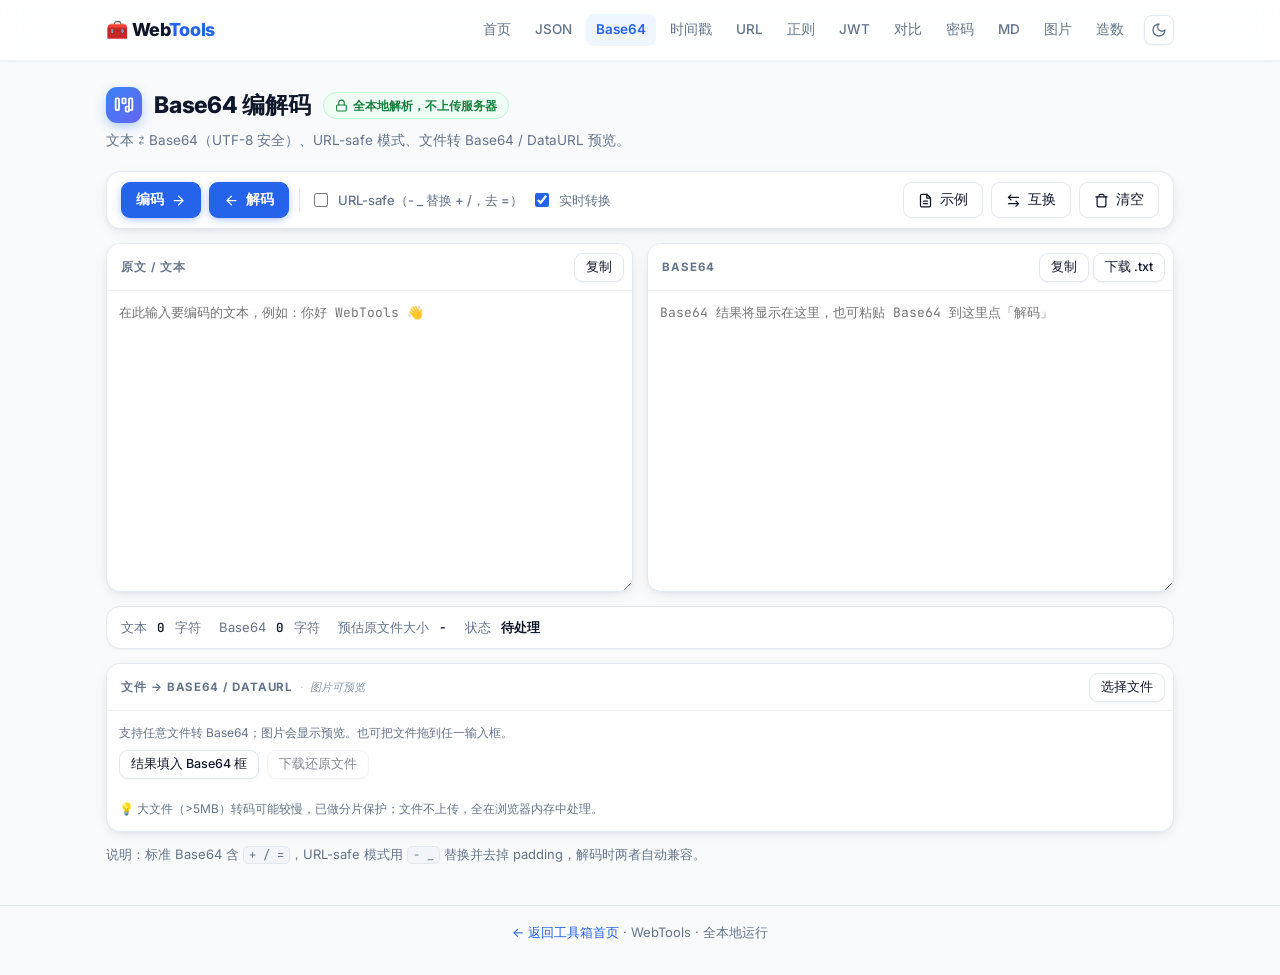
==== commit 5dda11ae: "update" ====
--- a/tools/base64.html
+++ b/tools/base64.html
@@ -29,6 +29,7 @@
         <a href="./password.html">密码</a>
         <a href="./markdown.html">MD</a>
         <a href="./image-compress.html">图片</a>
+        <a href="./testdata.html">造数</a>
       </nav>
         <button class="icon-btn theme-btn" id="theme-toggle" title="切换深色 / 浅色" aria-label="切换深色模式">
           <svg class="ic icon-moon" viewBox="0 0 24 24" fill="none" stroke="currentColor" stroke-width="2" stroke-linecap="round" stroke-linejoin="round"><path d="M12 3a6 6 0 0 0 9 9 9 9 0 1 1-9-9Z"/></svg>
--- a/assets/css/common.css
+++ b/assets/css/common.css
@@ -322,6 +322,10 @@
 /* JSON 双窗格：桌面端固定舒适视口高度 */
 .json-layout { align-items: stretch; }
 .json-layout .pane { height: clamp(500px, calc(100vh - 348px), 780px); }
+.json-layout[data-layout="horizontal"],
+.json-layout[data-layout="vertical"] { grid-template-columns: minmax(0, 1fr); }
+.json-layout[data-layout="horizontal"] .source-pane,
+.json-layout[data-layout="vertical"] .source-pane { display: none; }
 @media (max-width: 860px) {
   .json-layout .pane { height: auto; min-height: 440px; }
 }
@@ -338,6 +342,29 @@
 .json-main .statusbar { margin-bottom: 8px; padding: 8px 12px; }
 .json-main .page-note { display: none; }
 .json-main .json-layout .pane { height: clamp(480px, calc(100vh - 252px), 1200px); }
+.json-layout-controls {
+  display: inline-flex;
+  align-items: center;
+  gap: 8px;
+  white-space: nowrap;
+}
+.layout-label { color: var(--muted); font-size: 12px; font-weight: 600; }
+.layout-segmented .seg-btn { padding: 4px 9px; font-size: 11.5px; }
+.sync-scroll-control {
+  display: inline-flex;
+  align-items: center;
+  gap: 5px;
+  color: var(--muted);
+  font-size: 12px;
+  cursor: pointer;
+  user-select: none;
+}
+.sync-scroll-control[hidden],
+.json-compare[hidden] { display: none !important; }
+.sync-scroll-control:has(input:checked) { color: var(--primary); }
+@media (max-width: 1120px) {
+  .json-layout-controls { order: 10; width: 100%; justify-content: flex-end; }
+}
 .pane-header {
   display: flex;
   justify-content: space-between;
@@ -489,6 +516,8 @@
 #json-input-wrap textarea:focus-visible { outline: none; }
 .output-wrap { min-height: 420px; max-height: 640px; overflow: auto; }
 .json-layout .output-wrap { min-height: 0; max-height: none; flex: 1; }
+.json-layout[data-layout="horizontal"] .output-wrap,
+.json-layout[data-layout="vertical"] .output-wrap { overflow: hidden; }
 .output-wrap::-webkit-scrollbar, #json-input-wrap textarea::-webkit-scrollbar { width: 10px; height: 10px; }
 .output-wrap::-webkit-scrollbar-thumb, #json-input-wrap textarea::-webkit-scrollbar-thumb {
   background: var(--border-strong);
@@ -512,6 +541,82 @@
   font: inherit;
   white-space: pre-wrap;
   word-break: break-word;
+}
+.json-compare {
+  height: 100%;
+  min-height: 0;
+  gap: 10px;
+  padding: 10px;
+  background: var(--surface);
+}
+.json-compare.layout-horizontal {
+  display: grid;
+  grid-template-columns: repeat(2, minmax(0, 1fr));
+}
+.json-compare.layout-vertical {
+  display: grid;
+  grid-template-rows: repeat(2, minmax(0, 1fr));
+}
+.compare-panel {
+  min-width: 0;
+  min-height: 0;
+  display: flex;
+  flex-direction: column;
+  overflow: hidden;
+  border: 1px solid var(--border);
+  border-radius: var(--radius-sm);
+  background: var(--card);
+}
+.compare-header {
+  flex: 0 0 auto;
+  min-height: 42px;
+  padding: 6px 10px;
+  display: flex;
+  align-items: center;
+  gap: 10px;
+  border-bottom: 1px solid var(--border-soft);
+}
+.compare-header label {
+  color: var(--muted);
+  font-size: 11px;
+  font-weight: 700;
+  text-transform: uppercase;
+  letter-spacing: 0.07em;
+}
+.compare-header .select {
+  min-width: 0;
+  flex: 1;
+  padding-top: 5px;
+  padding-bottom: 5px;
+}
+.compare-scroll {
+  flex: 1;
+  min-height: 0;
+  overflow: auto;
+  scrollbar-gutter: stable;
+}
+.compare-scroll::-webkit-scrollbar { width: 10px; height: 10px; }
+.compare-scroll::-webkit-scrollbar-thumb {
+  background: var(--border-strong);
+  border: 3px solid transparent;
+  border-radius: 8px;
+  background-clip: content-box;
+}
+.compare-code {
+  box-sizing: border-box;
+  min-width: 100%;
+  width: max-content;
+  margin: 0;
+  padding: 14px;
+  font-family: var(--font-mono);
+  font-size: 13px;
+  line-height: 1.7;
+  white-space: pre;
+  color: var(--text);
+}
+.compare-code.placeholder { width: 100%; color: var(--muted); white-space: pre-wrap; }
+@media (max-width: 700px) {
+  .json-compare.layout-horizontal { grid-template-columns: minmax(0, 1fr); grid-template-rows: repeat(2, minmax(0, 1fr)); }
 }
 .statusbar {
   display: flex;
@@ -590,6 +695,27 @@
 .j-row { white-space: pre-wrap; word-break: break-word; padding: 1px 0; }
 .j-line { white-space: pre-wrap; word-break: break-word; }
 .j-more { color: var(--muted); font-size: 12px; padding: 4px 0; }
+
+/* 多段 JSON 的分段标题（文本视图与树形视图共用） */
+.j-doc-sep {
+  display: flex;
+  align-items: center;
+  gap: 8px;
+  margin: 14px 0 6px;
+  padding-top: 10px;
+  border-top: 1px dashed var(--border);
+}
+.j-doc-sep.first { margin-top: 0; padding-top: 0; border-top: 0; }
+.j-doc-idx {
+  font-size: 12px;
+  font-weight: 700;
+  line-height: 1;
+  padding: 3px 8px;
+  border-radius: 999px;
+  color: var(--primary);
+  background: var(--primary-soft);
+}
+.j-doc-meta { color: var(--muted); font-size: 12px; }
 
 /* JSON 错误卡片（粉底 + 红标题 + 修复按钮） */
 .j-err-card {
@@ -817,3 +943,67 @@
 .dropzone.over { border-color: var(--primary); background: var(--primary-soft); color: var(--text); }
 .cmp-img { max-width: 100%; max-height: 420px; border: 1px solid var(--border); border-radius: 8px; }
 input[type="range"] { accent-color: var(--primary); }
+
+/* 测试数据生成 */
+.td-mode-bar { display: flex; align-items: center; gap: 12px; flex-wrap: wrap; margin: 4px 0 12px; }
+.td-panel { display: none; }
+.td-panel.active { display: block; }
+.td-grid {
+  display: grid;
+  grid-template-columns: repeat(auto-fill, minmax(270px, 1fr));
+  gap: 10px;
+  padding: 12px;
+}
+.td-card {
+  border: 1px solid var(--border);
+  border-radius: var(--radius-sm);
+  background: var(--surface);
+  padding: 10px 12px;
+  display: flex;
+  flex-direction: column;
+  gap: 8px;
+}
+.td-card .td-head {
+  display: flex;
+  justify-content: space-between;
+  align-items: center;
+  gap: 8px;
+  font-size: 13px;
+  font-weight: 600;
+}
+.td-card .td-head span { color: var(--muted); font-weight: 500; font-size: 11px; }
+.td-val {
+  font-family: var(--font-mono);
+  font-size: 12.5px;
+  line-height: 1.55;
+  word-break: break-all;
+  background: var(--card);
+  border: 1px solid var(--border);
+  border-radius: 6px;
+  padding: 8px;
+  min-height: 46px;
+  cursor: pointer;
+  white-space: pre-wrap;
+}
+.td-val:hover { border-color: var(--primary); }
+.td-actions { display: flex; gap: 6px; flex-wrap: wrap; }
+.td-java-layout {
+  display: grid;
+  grid-template-columns: 1fr 1fr;
+  gap: 12px;
+  margin-bottom: 16px;
+}
+@media (max-width: 860px) { .td-java-layout { grid-template-columns: 1fr; } }
+.td-opts { display: flex; flex-wrap: wrap; gap: 12px 16px; padding: 10px 12px; font-size: 13px; align-items: center; }
+.td-opts label { display: inline-flex; align-items: center; gap: 6px; color: var(--text); }
+.td-opts .field { width: auto; min-width: 88px; padding: 5px 8px; font-size: 13px; }
+.td-json { margin: 0; padding: 14px; font-family: var(--font-mono); font-size: 13px; line-height: 1.7; white-space: pre-wrap; word-break: break-word; min-height: 360px; }
+.td-json .k { color: #0550ae; }
+.td-json .s { color: #0a7f37; }
+.td-json .n { color: #8250df; }
+.td-json .b { color: #cf222e; }
+.td-json .null { color: #64748b; font-style: italic; }
+:root[data-theme="dark"] .td-json .k { color: #93c5fd; }
+:root[data-theme="dark"] .td-json .s { color: #86efac; }
+:root[data-theme="dark"] .td-json .n { color: #c4b5fd; }
+:root[data-theme="dark"] .td-json .b { color: #fca5a5; }
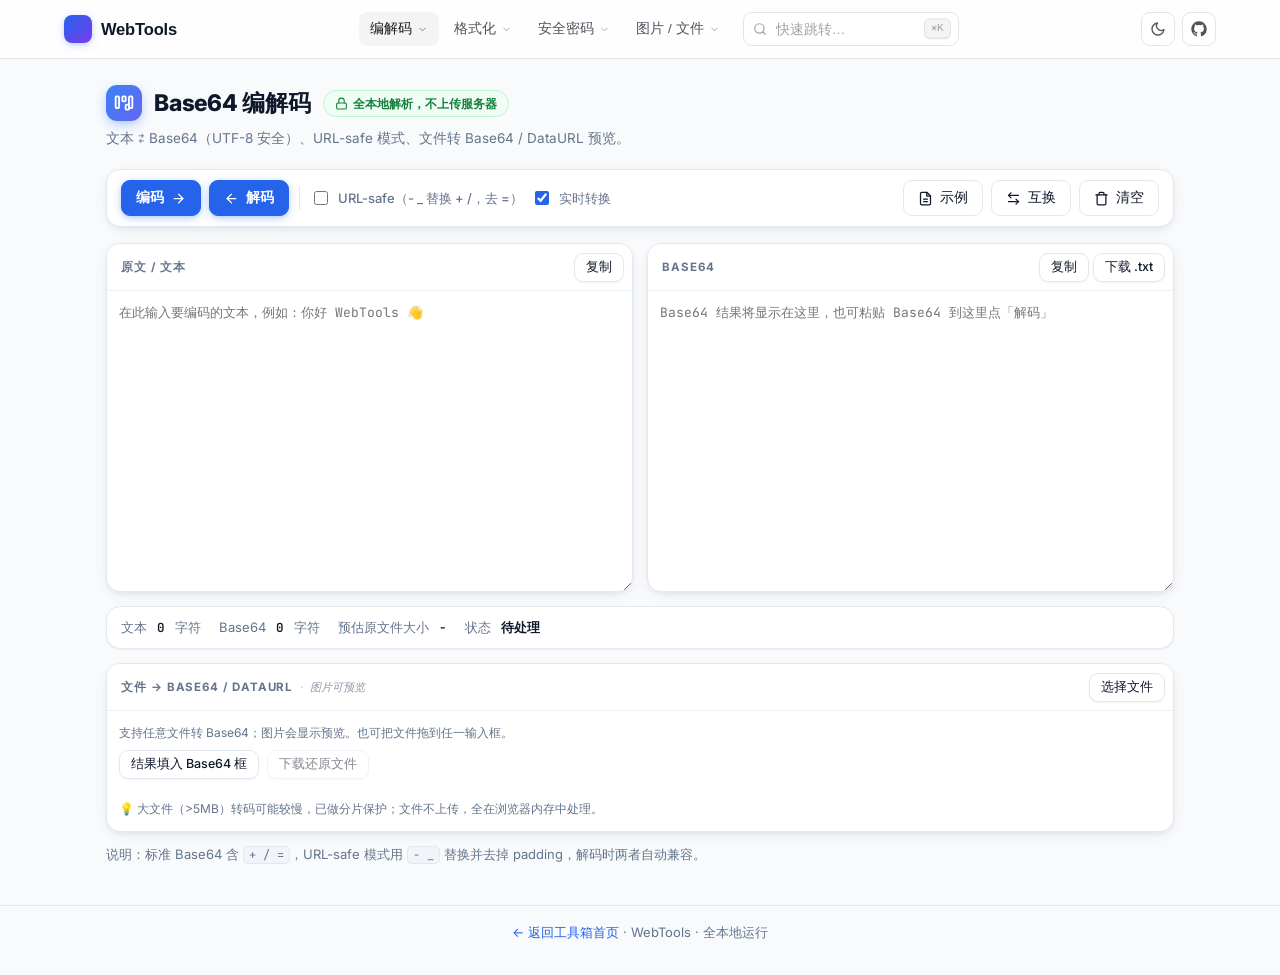
==== commit 3794882c: "feat: 首页极简改版、全站导航统一，新增 YAML 与大小写转换工具 - 新增 YAML 工具：格式化/校验/YAML ⇄ Properties 双向转换（零依赖手写解析器） - 新增大小写转换：" ====
--- a/tools/base64.html
+++ b/tools/base64.html
@@ -9,35 +9,14 @@
   <link rel="preconnect" href="https://fonts.googleapis.com" />
   <link rel="preconnect" href="https://fonts.gstatic.com" crossorigin />
   <link href="https://fonts.googleapis.com/css2?family=Inter:wght@400;500;600;700;800&family=JetBrains+Mono:wght@400;500;600;700&display=swap" rel="stylesheet" />
-  <link rel="stylesheet" href="../assets/css/common.css?v=20260908d" />
+  <link rel="stylesheet" href="../assets/css/common.css?v=20260925a" />
+  <link rel="stylesheet" href="../assets/css/nav.css?v=20260925a" />
   <link rel="icon" href="data:image/svg+xml,<svg xmlns='http://www.w3.org/2000/svg' viewBox='0 0 100 100'><text y='.9em' font-size='90'>🔣</text></svg>" />
 </head>
 <body>
-  <header class="site-header">
-    <div class="container">
-      <a class="logo" href="../index.html">🧰 Web<span>Tools</span></a>
-      <div class="nav-wrap">
-      <nav class="nav">
-        <a href="../index.html">首页</a>
-        <a href="./json-formatter.html">JSON</a>
-        <a href="./base64.html" class="active">Base64</a>
-        <a href="./timestamp.html">时间戳</a>
-        <a href="./url-codec.html">URL</a>
-        <a href="./regex.html">正则</a>
-        <a href="./jwt.html">JWT</a>
-        <a href="./text-diff.html">对比</a>
-        <a href="./password.html">密码</a>
-        <a href="./markdown.html">MD</a>
-        <a href="./image-compress.html">图片</a>
-        <a href="./testdata.html">造数</a>
-      </nav>
-        <button class="icon-btn theme-btn" id="theme-toggle" title="切换深色 / 浅色" aria-label="切换深色模式">
-          <svg class="ic icon-moon" viewBox="0 0 24 24" fill="none" stroke="currentColor" stroke-width="2" stroke-linecap="round" stroke-linejoin="round"><path d="M12 3a6 6 0 0 0 9 9 9 9 0 1 1-9-9Z"/></svg>
-          <svg class="ic icon-sun" viewBox="0 0 24 24" fill="none" stroke="currentColor" stroke-width="2" stroke-linecap="round" stroke-linejoin="round"><circle cx="12" cy="12" r="4"/><path d="M12 2v2M12 20v2M4.9 4.9l1.4 1.4M17.7 17.7l1.4 1.4M2 12h2M20 12h2M4.9 19.1l1.4-1.4M17.7 6.3l1.4-1.4"/></svg>
-        </button>
-      </div>
-    </div>
-  </header>
+    <!-- ============ 顶部导航（site-nav.js 渲染） ============ -->
+  <div id="site-nav"></div>
+  <script src="../assets/js/site-nav.js?v=20260925a"></script>
 
   <main class="container">
     <div class="page-title">
--- a/assets/css/common.css
+++ b/assets/css/common.css
@@ -638,6 +638,30 @@
 .dot.err { background: var(--error); box-shadow: 0 0 6px rgba(220, 38, 38, 0.6); }
 .dot.warn { background: #f59e0b; box-shadow: 0 0 6px rgba(245, 158, 11, 0.6); }
 
+/* 操作提示条（成功 / 失败），默认收起 */
+.alert {
+  border: 1px solid transparent;
+  border-radius: var(--radius-sm);
+  font-size: 13px;
+  line-height: 1.5;
+  padding: 0 14px;
+  margin: 0;
+  max-height: 0;
+  opacity: 0;
+  overflow: hidden;
+  transition: max-height 0.22s var(--ease), opacity 0.22s var(--ease), margin 0.22s var(--ease), padding 0.22s var(--ease);
+}
+.alert.ok,
+.alert.error {
+  max-height: 240px;
+  opacity: 1;
+  padding: 9px 14px;
+  margin: 0 0 10px;
+  overflow: visible;
+}
+.alert.ok { background: var(--success-soft); color: var(--success); border-color: var(--success-border); }
+.alert.error { background: var(--error-soft); color: var(--error); border-color: var(--error-border); word-break: break-word; }
+
 /* JSON 高亮（高对比：key 蓝 / string 绿 / number 紫 / bool 红 / null 灰） */
 .tok-key { color: #1d4ed8; font-weight: 600; }
 .tok-str { color: #15803d; }
@@ -1007,3 +1031,69 @@
 :root[data-theme="dark"] .td-json .s { color: #86efac; }
 :root[data-theme="dark"] .td-json .n { color: #c4b5fd; }
 :root[data-theme="dark"] .td-json .b { color: #fca5a5; }
+
+/* ============ 大小写 / 命名格式转换（case.html） ============ */
+.case-results {
+  flex: 1;
+  min-height: 300px;
+  max-height: 560px;
+  overflow-y: auto;
+  padding: 10px;
+  display: flex;
+  flex-direction: column;
+  gap: 6px;
+}
+.case-row {
+  display: flex;
+  align-items: flex-start;
+  gap: 10px;
+  padding: 9px 10px;
+  border: 1px solid var(--border-soft);
+  border-radius: 10px;
+  background: var(--surface);
+  transition: border-color 0.15s var(--ease), background 0.15s var(--ease);
+}
+.case-row:hover { border-color: var(--border-strong); background: var(--card); }
+.case-label { width: 152px; flex-shrink: 0; min-width: 0; }
+.case-label b {
+  display: block;
+  font-family: var(--font-mono);
+  font-size: 12.5px;
+  font-weight: 700;
+  color: var(--text);
+  overflow: hidden;
+  text-overflow: ellipsis;
+}
+.case-label em {
+  font-style: normal;
+  font-size: 11px;
+  color: var(--muted);
+}
+.case-val {
+  flex: 1;
+  min-width: 0;
+  font-family: var(--font-mono);
+  font-size: 12.5px;
+  line-height: 1.55;
+  color: var(--text);
+  word-break: break-all;
+  white-space: pre-wrap;
+}
+.case-val:empty::before { content: "—"; color: var(--muted); opacity: 0.6; }
+.case-copy { flex-shrink: 0; }
+.case-empty {
+  flex: 1;
+  display: flex;
+  align-items: center;
+  justify-content: center;
+  min-height: 300px;
+  color: var(--muted);
+  font-size: 13.5px;
+  text-align: center;
+  padding: 24px;
+}
+@media (max-width: 860px) {
+  .case-row { flex-wrap: wrap; }
+  .case-label { width: auto; flex: 1 1 100%; display: flex; align-items: baseline; gap: 8px; }
+  .case-label b { display: inline; }
+}
--- a/assets/css/nav.css
+++ b/assets/css/nav.css
@@ -0,0 +1,345 @@
+/* ============================================================
+   WebTools 全站顶部导航（.topbar）— 由 site-nav.js 渲染
+   所有颜色 token 作用域限定在 .topbar 内，不污染各工具页主题
+   ============================================================ */
+
+.topbar {
+  --text: #18181b;
+  --muted: #52525b;
+  --faint: #a1a1aa;
+  --panel: #ffffff;
+  --panel-2: #f4f4f5;
+  --border: #e4e4e7;
+  --border-strong: #d4d4d8;
+  --primary: #2563eb;
+  --primary-soft: rgba(37, 99, 235, 0.08);
+  --header-bg: rgba(255, 255, 255, 0.8);
+  --kbd-bg: #f4f4f5;
+  --font-sans: -apple-system, BlinkMacSystemFont, "Segoe UI", Roboto, "Helvetica Neue", Arial,
+    "PingFang SC", "Hiragino Sans GB", "Microsoft YaHei", sans-serif;
+  --font-mono: ui-monospace, SFMono-Regular, "SF Mono", Menlo, Consolas, "Liberation Mono", monospace;
+  --ease: cubic-bezier(0.16, 1, 0.3, 1);
+
+  position: sticky;
+  top: 0;
+  z-index: 60;
+  background: var(--header-bg);
+  backdrop-filter: saturate(180%) blur(14px);
+  -webkit-backdrop-filter: saturate(180%) blur(14px);
+  border-bottom: 1px solid var(--border);
+  font-family: var(--font-sans);
+}
+html[data-theme="dark"] .topbar {
+  --text: #fafafa;
+  --muted: #a1a1aa;
+  --faint: #71717a;
+  --panel: #18181b;
+  --panel-2: #27272a;
+  --border: #27272a;
+  --border-strong: #3f3f46;
+  --primary: #60a5fa;
+  --primary-soft: rgba(96, 165, 250, 0.12);
+  --header-bg: rgba(9, 9, 11, 0.8);
+  --kbd-bg: #27272a;
+}
+.topbar a { color: inherit; text-decoration: none; }
+.topbar button { font-family: inherit; }
+.topbar :focus-visible { outline: 2px solid var(--primary); outline-offset: 2px; border-radius: 6px; }
+
+.topbar-inner {
+  max-width: 1200px;
+  margin: 0 auto;
+  padding: 0 24px;
+  height: 58px;
+  display: flex;
+  align-items: center;
+  gap: 18px;
+}
+.topbar .logo {
+  display: inline-flex;
+  align-items: center;
+  gap: 9px;
+  font-weight: 700;
+  font-size: 16.5px;
+  letter-spacing: -0.01em;
+  flex-shrink: 0;
+}
+.logo-mark {
+  display: inline-flex;
+  align-items: center;
+  justify-content: center;
+  width: 28px;
+  height: 28px;
+  border-radius: 8px;
+  background: linear-gradient(135deg, #2563eb, #7c3aed);
+  color: #fff;
+  font-size: 14px;
+  box-shadow: 0 2px 8px -2px rgba(37, 99, 235, 0.5);
+}
+.logo-mark svg { width: 16px; height: 16px; }
+
+/* ============ 中部：分类下拉 + 快速搜索 ============ */
+.nav-center {
+  display: flex;
+  align-items: center;
+  gap: 4px;
+  margin: 0 auto;
+  min-width: 0;
+}
+.nav-dd { position: relative; }
+.nav-dd > button {
+  display: inline-flex;
+  align-items: center;
+  gap: 5px;
+  height: 34px;
+  padding: 0 11px;
+  border: 0;
+  border-radius: 8px;
+  background: transparent;
+  color: var(--muted);
+  font-size: 13.5px;
+  font-weight: 500;
+  cursor: pointer;
+  transition: color 0.15s var(--ease), background 0.15s var(--ease);
+  white-space: nowrap;
+}
+.nav-dd > button:hover,
+.nav-dd.open > button,
+.nav-dd.here > button { color: var(--text); background: var(--panel-2); }
+.nav-dd > button .caret {
+  width: 11px;
+  height: 11px;
+  opacity: 0.55;
+  transition: transform 0.2s var(--ease);
+}
+.nav-dd.open > button .caret { transform: rotate(180deg); }
+.dd-menu {
+  position: absolute;
+  top: calc(100% + 8px);
+  left: 50%;
+  transform: translateX(-50%) translateY(-4px);
+  min-width: 196px;
+  padding: 6px;
+  background: var(--panel);
+  border: 1px solid var(--border);
+  border-radius: 12px;
+  box-shadow: 0 16px 40px -12px rgba(24, 24, 27, 0.24), 0 4px 12px -6px rgba(24, 24, 27, 0.12);
+  opacity: 0;
+  visibility: hidden;
+  transition: opacity 0.16s var(--ease), transform 0.16s var(--ease), visibility 0.16s;
+}
+.nav-dd:hover .dd-menu,
+.nav-dd.open .dd-menu {
+  opacity: 1;
+  visibility: visible;
+  transform: translateX(-50%) translateY(0);
+}
+.dd-menu a {
+  display: flex;
+  align-items: center;
+  gap: 9px;
+  padding: 8px 10px;
+  border-radius: 8px;
+  font-size: 13.5px;
+  color: var(--muted);
+  transition: background 0.12s var(--ease), color 0.12s var(--ease);
+}
+.dd-menu a:hover { background: var(--panel-2); color: var(--text); }
+.dd-menu a.cur { background: var(--primary-soft); color: var(--primary); font-weight: 600; }
+.dd-menu a .mini {
+  display: inline-flex;
+  align-items: center;
+  justify-content: center;
+  width: 22px;
+  height: 22px;
+  border-radius: 6px;
+  flex-shrink: 0;
+}
+.dd-menu a .mini svg { width: 13px; height: 13px; }
+.dd-menu a .tag {
+  margin-left: auto;
+  font-size: 10.5px;
+  color: var(--faint);
+  font-family: var(--font-mono);
+}
+
+/* 快速搜索（⌘K） */
+.qsearch { position: relative; margin-left: 8px; min-width: 0; }
+.qsearch-input {
+  width: 216px;
+  height: 34px;
+  padding: 0 62px 0 32px;
+  border: 1px solid var(--border);
+  border-radius: 9px;
+  background: var(--panel);
+  color: var(--text);
+  font-size: 13.5px;
+  font-family: inherit;
+  transition: border-color 0.15s var(--ease), box-shadow 0.15s var(--ease);
+}
+.qsearch-input::placeholder { color: var(--faint); }
+.qsearch-input:focus {
+  outline: none;
+  border-color: var(--primary);
+  box-shadow: 0 0 0 3px var(--primary-soft);
+}
+.qsearch .qs-icon {
+  position: absolute;
+  left: 10px;
+  top: 50%;
+  transform: translateY(-50%);
+  width: 14px;
+  height: 14px;
+  color: var(--faint);
+  pointer-events: none;
+}
+.qsearch .kbd {
+  position: absolute;
+  right: 8px;
+  top: 50%;
+  transform: translateY(-50%);
+  padding: 2px 6px;
+  border: 1px solid var(--border);
+  border-bottom-width: 2px;
+  border-radius: 6px;
+  background: var(--kbd-bg);
+  color: var(--faint);
+  font-size: 11px;
+  font-family: var(--font-mono);
+  line-height: 1.3;
+  pointer-events: none;
+}
+.qsearch-input:focus + .kbd { opacity: 0; }
+
+/* 搜索结果面板 */
+.qres {
+  position: absolute;
+  top: calc(100% + 8px);
+  right: 0;
+  width: 340px;
+  max-height: 340px;
+  overflow-y: auto;
+  padding: 6px;
+  background: var(--panel);
+  border: 1px solid var(--border);
+  border-radius: 12px;
+  box-shadow: 0 16px 40px -12px rgba(24, 24, 27, 0.24), 0 4px 12px -6px rgba(24, 24, 27, 0.12);
+  display: none;
+}
+.qres.show { display: block; }
+.qres-item {
+  display: flex;
+  align-items: center;
+  gap: 10px;
+  width: 100%;
+  padding: 9px 10px;
+  border: 0;
+  border-radius: 8px;
+  background: transparent;
+  color: var(--text);
+  font-size: 13.5px;
+  text-align: left;
+  cursor: pointer;
+}
+.qres-item .qi-ico {
+  display: inline-flex;
+  align-items: center;
+  justify-content: center;
+  width: 26px;
+  height: 26px;
+  border-radius: 7px;
+  background: var(--panel-2);
+  color: var(--muted);
+  flex-shrink: 0;
+}
+.qres-item .qi-ico svg { width: 14px; height: 14px; }
+.qres-item .qi-sub {
+  display: block;
+  font-size: 12px;
+  color: var(--faint);
+  overflow: hidden;
+  text-overflow: ellipsis;
+  white-space: nowrap;
+}
+.qres-item .qi-go { margin-left: auto; color: var(--faint); font-size: 12px; opacity: 0; }
+.qres-item.active,
+.qres-item:hover { background: var(--panel-2); }
+.qres-item.active .qi-go { opacity: 1; }
+.qres-empty { padding: 14px 12px; font-size: 13px; color: var(--faint); text-align: center; }
+.qres-hint {
+  margin-top: 6px;
+  padding: 8px 10px;
+  border-top: 1px solid var(--border);
+  font-size: 11.5px;
+  color: var(--faint);
+  display: flex;
+  gap: 10px;
+}
+.qres-hint kbd {
+  padding: 1px 5px;
+  border: 1px solid var(--border);
+  border-radius: 4px;
+  background: var(--kbd-bg);
+  font-family: var(--font-mono);
+  font-size: 10.5px;
+}
+
+/* ============ 右侧图标组 ============ */
+.top-actions { display: flex; align-items: center; gap: 7px; flex-shrink: 0; }
+.topbar .icon-btn {
+  display: inline-flex;
+  align-items: center;
+  justify-content: center;
+  width: 34px;
+  height: 34px;
+  border: 1px solid var(--border);
+  border-radius: 9px;
+  background: var(--panel);
+  color: var(--muted);
+  cursor: pointer;
+  transition: color 0.15s var(--ease), border-color 0.15s var(--ease), background 0.15s var(--ease);
+}
+.topbar .icon-btn:hover {
+  color: var(--text);
+  border-color: var(--border-strong);
+  background: var(--panel-2);
+}
+.topbar .icon-btn svg { width: 16px; height: 16px; }
+
+/* ============ 响应式 ============ */
+@media (max-width: 960px) {
+  .topbar-inner { gap: 10px; }
+  .qsearch-input { width: 168px; }
+}
+@media (max-width: 860px) {
+  .topbar-inner {
+    height: auto;
+    flex-wrap: wrap;
+    padding-top: 10px;
+    padding-bottom: 10px;
+  }
+  .nav-center {
+    order: 3;
+    width: 100%;
+    margin: 0;
+    overflow-x: auto;
+    scrollbar-width: none;
+    padding-bottom: 2px;
+  }
+  .nav-center::-webkit-scrollbar { display: none; }
+  .qsearch { margin-left: auto; }
+  .qsearch-input { width: 100%; min-width: 150px; }
+  .top-actions { margin-left: auto; }
+  .dd-menu { left: 0; transform: translateX(0) translateY(-4px); }
+  .nav-dd:hover .dd-menu, .nav-dd.open .dd-menu { transform: translateX(0) translateY(0); }
+}
+
+/* ============ 图标色系（导航下拉 mini + 首页卡片共用） ============ */
+.ico-blue   { background: linear-gradient(135deg, #eff6ff, #dbeafe); color: #2563eb; }
+.ico-violet { background: linear-gradient(135deg, #f5f3ff, #ede9fe); color: #7c3aed; }
+.ico-teal   { background: linear-gradient(135deg, #f0fdfa, #ccfbf1); color: #0d9488; }
+.ico-amber  { background: linear-gradient(135deg, #fffbeb, #fef3c7); color: #d97706; }
+html[data-theme="dark"] .ico-blue   { background: rgba(37, 99, 235, 0.16); color: #60a5fa; }
+html[data-theme="dark"] .ico-violet { background: rgba(124, 58, 237, 0.16); color: #a78bfa; }
+html[data-theme="dark"] .ico-teal   { background: rgba(13, 148, 136, 0.16); color: #2dd4bf; }
+html[data-theme="dark"] .ico-amber  { background: rgba(217, 119, 6, 0.16); color: #fbbf24; }
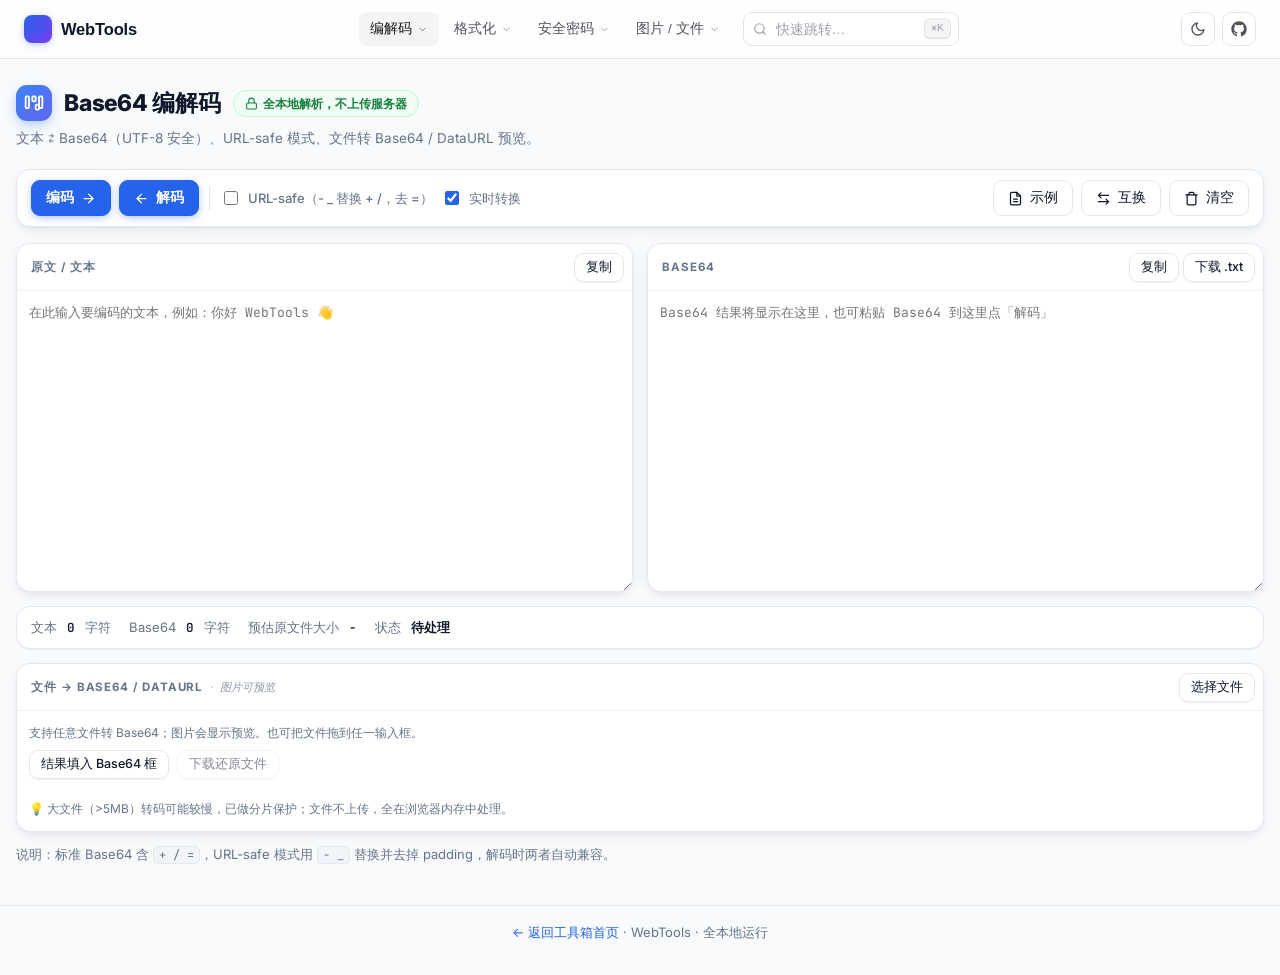
==== commit 42217fcb: "style: 全站解除固定内容宽度，页面随视口铺满 - .container 去掉 1100px 上限（首页/工具页通用） - home.css / yaml.css 的 .wrap 改为 100%，" ====
--- a/tools/base64.html
+++ b/tools/base64.html
@@ -9,8 +9,8 @@
   <link rel="preconnect" href="https://fonts.googleapis.com" />
   <link rel="preconnect" href="https://fonts.gstatic.com" crossorigin />
   <link href="https://fonts.googleapis.com/css2?family=Inter:wght@400;500;600;700;800&family=JetBrains+Mono:wght@400;500;600;700&display=swap" rel="stylesheet" />
-  <link rel="stylesheet" href="../assets/css/common.css?v=20260925a" />
-  <link rel="stylesheet" href="../assets/css/nav.css?v=20260925a" />
+  <link rel="stylesheet" href="../assets/css/common.css?v=20261028c" />
+  <link rel="stylesheet" href="../assets/css/nav.css?v=20261028c" />
   <link rel="icon" href="data:image/svg+xml,<svg xmlns='http://www.w3.org/2000/svg' viewBox='0 0 100 100'><text y='.9em' font-size='90'>🔣</text></svg>" />
 </head>
 <body>
--- a/assets/css/common.css
+++ b/assets/css/common.css
@@ -65,7 +65,7 @@
 }
 a { color: var(--primary); text-decoration: none; }
 a:hover { text-decoration: underline; }
-.container { max-width: 1100px; margin: 0 auto; padding: 0 16px; }
+.container { width: 100%; margin: 0 auto; padding: 0 16px; }
 
 /* 顶栏：毛玻璃 + 底部分隔 + 轻阴影 */
 .site-header {
@@ -303,6 +303,57 @@
 .indent-label { display: inline-flex; align-items: center; gap: 7px; font-size: 13px; font-weight: 500; color: var(--muted); }
 .indent-label .ic { width: 15px; height: 15px; }
 
+/* ============ JSON 页（json-main）：把纵向空间尽量留给编辑区 ============ */
+/* 页面头部压成单行：图标 + 标题 + 安全徽标 + 说明，描述文案降级为 title 提示 */
+.json-main .page-title {
+  display: flex;
+  align-items: center;
+  gap: 10px;
+  padding: 8px 0 6px;
+  flex-wrap: wrap;
+}
+.json-main .page-title .title-row { flex-wrap: nowrap; }
+.json-main .page-title h1 { font-size: 17px; letter-spacing: -0.01em; white-space: nowrap; }
+.json-main .page-title p {
+  margin: 0;
+  font-size: 12.5px;
+  flex: 1 1 180px;
+  min-width: 0;
+  white-space: nowrap;
+  overflow: hidden;
+  text-overflow: ellipsis;
+}
+.json-main .page-title p + p { display: none; }
+.json-main .title-badge { width: 28px; height: 28px; border-radius: 9px; }
+.json-main .title-badge svg { width: 16px; height: 16px; }
+.json-main .badge-secure { font-size: 11px; padding: 2px 9px; }
+/* 工具栏紧凑样式见 .toolbar.toolbar-dense（通用类，其他工具页也可复用） */
+.json-main .json-layout-controls { gap: 6px; }
+.json-main .layout-segmented .seg-btn { padding: 4px 9px; font-size: 11.5px; }
+.json-main .workarea { margin-bottom: 8px; gap: 10px; }
+/* JSON 页左右留白略宽一点，编辑区更透气 */
+main.json-main.container { padding: 0 clamp(12px, 1.6vw, 28px); }
+/* 状态栏并入工作区卡片底部，不再单独占一条 */
+.json-main .statusbar {
+  grid-column: 1 / -1;
+  margin: 0;
+  padding: 5px 10px;
+  gap: 4px 14px;
+  font-size: 12px;
+  background: transparent;
+  border: 0;
+  border-top: 1px solid var(--border-soft);
+  border-radius: 0 0 var(--radius) var(--radius);
+  box-shadow: none;
+}
+.json-main .st-spacer { flex: 1; }
+.json-main .st-help { color: var(--muted); opacity: 0.8; font-size: 11.5px; }
+@media (max-width: 1100px) { .json-main .st-help { display: none; } }
+.json-main .page-note { display: none; }
+@media (max-width: 900px) {
+  .json-main .page-title p { display: none; }
+}
+
 .workarea {
   display: grid;
   grid-template-columns: 1fr 1fr;
@@ -330,18 +381,70 @@
   .json-layout .pane { height: auto; min-height: 440px; }
 }
 /* JSON 页紧凑布局：压扁标题/工具栏/状态栏，把高度还给编辑器 */
-.json-main .page-title { padding: 10px 0 2px; }
-.json-main .page-title h1 { font-size: 16px; }
-.json-main .page-title p { display: none; }
-.json-main .title-row { gap: 9px; }
-.json-main .title-badge { width: 28px; height: 28px; border-radius: 9px; }
-.json-main .title-badge svg { width: 16px; height: 16px; }
-.json-main .badge-secure { font-size: 11px; padding: 2px 9px; }
-.json-main .toolbar { margin: 8px 0; padding: 8px 12px; }
-.json-main .workarea { margin-bottom: 10px; gap: 10px; }
-.json-main .statusbar { margin-bottom: 8px; padding: 8px 12px; }
-.json-main .page-note { display: none; }
-.json-main .json-layout .pane { height: clamp(480px, calc(100vh - 252px), 1200px); }
+.json-main .json-layout {
+  display: flex;
+  flex-direction: column;
+  gap: 0;
+  background: var(--card);
+  border: 1px solid var(--border);
+  border-radius: var(--radius);
+  box-shadow: var(--shadow-md);
+  overflow: hidden;
+}
+/* 工作区 = 一整块卡片：两层 pane 共用外框，中间只有一条分隔线 */
+.json-main .json-layout .pane { border: 0; border-radius: 0; box-shadow: none; }
+.json-main .json-layout .pane-header { min-height: 40px; padding: 5px 8px 5px 12px; }
+/* 两栏头高严格一致，避免左右标题错位 */
+.json-main .json-layout[data-layout="single"] .pane-header { height: 40px; box-sizing: border-box; }
+.json-main .json-layout[data-layout="single"] .pane-title { font-size: 11px; }
+/* 单栏：两栏并排铺满视口，高度由 flex 撑开，滚动交给 textarea / output */
+.json-main[data-single] { display: flex; flex-direction: column; min-height: calc(100vh - 58px); }
+.json-main[data-single] .workarea { flex: 1 1 auto; }
+.json-main .json-layout[data-layout="single"] {
+  display: grid;
+  grid-template-columns: minmax(0, 1fr) minmax(0, 1fr);
+  gap: 0;
+  flex: 1 1 auto;
+  min-height: 460px;
+}
+.json-main .json-layout[data-layout="single"] .pane { height: auto; min-height: 0; }
+/* 单栏时 pane 内部再分一层：头部/搜索栏固定高，正文吃满剩余高度（避免底部留白） */
+.json-main .json-layout[data-layout="single"] .pane { justify-content: flex-start; }
+.json-main .json-layout[data-layout="single"] .pane > #json-input-wrap,
+.json-main .json-layout[data-layout="single"] .pane > .output-wrap { flex: 1 1 auto; min-height: 0; }
+.json-main .json-layout[data-layout="single"] .source-pane { border-right: 1px solid var(--border); }
+/* 紧凑工具栏（通用类，其他工具页可复用） */
+.toolbar.toolbar-dense { flex-wrap: wrap; gap: 6px; padding: 6px 8px; margin: 6px 0; border-radius: 12px; box-shadow: var(--shadow-sm); }
+.toolbar.toolbar-dense .btn { padding: 6px 10px; font-size: 12.5px; gap: 5px; }
+.toolbar.toolbar-dense .tb-group { gap: 5px; flex-wrap: nowrap; }
+.toolbar.toolbar-dense select { padding: 6px 26px 6px 9px; font-size: 12.5px; }
+.toolbar.toolbar-dense .tb-divider { height: 18px; }
+.toolbar.toolbar-dense .tb-settings .indent-label .ic { display: none; }
+@media (max-width: 900px) {
+  .toolbar.toolbar-dense { flex-wrap: wrap; }
+  .toolbar.toolbar-dense .tb-group { flex-wrap: wrap; }
+}
+.json-main .json-layout[data-layout="single"] .statusbar { grid-column: 1 / -1; }
+/* 双栏对比：固定一个舒适高度，内容各自滚动 */
+.json-main .json-layout[data-layout="horizontal"],
+.json-main .json-layout[data-layout="vertical"] { height: clamp(520px, calc(100vh - 140px), 4000px); }
+.json-main .pane-footer { padding: 5px 12px; font-size: 11.5px; color: var(--muted); }
+@media (max-width: 860px) {
+  /* 窄屏：单栏改为上下堆叠，两个 pane 各占约一半高度，各自内部滚动 */
+  .json-main .json-layout[data-layout="single"] {
+    display: flex;
+    flex-direction: column;
+    height: auto;
+    min-height: 0;
+  }
+  .json-main .json-layout[data-layout="single"] .source-pane {
+    flex: 1 1 0;
+    min-height: 220px;
+    border-right: 0;
+    border-bottom: 1px solid var(--border);
+  }
+  .json-main .json-layout[data-layout="single"] .result-pane { flex: 1 1 0; min-height: 220px; }
+}
 .json-layout-controls {
   display: inline-flex;
   align-items: center;
@@ -813,6 +916,8 @@
 
 /* 通用表单 / 新工具复用 */
 textarea.tall {
+  /* 编辑器型文本框吃满所在 pane 的剩余高度，避免卡片底部大片空白 */
+  flex: 1 1 auto;
   min-height: 300px;
   border: 0;
   resize: vertical;
--- a/assets/css/nav.css
+++ b/assets/css/nav.css
@@ -47,7 +47,7 @@
 .topbar :focus-visible { outline: 2px solid var(--primary); outline-offset: 2px; border-radius: 6px; }
 
 .topbar-inner {
-  max-width: 1200px;
+  max-width: none;
   margin: 0 auto;
   padding: 0 24px;
   height: 58px;
